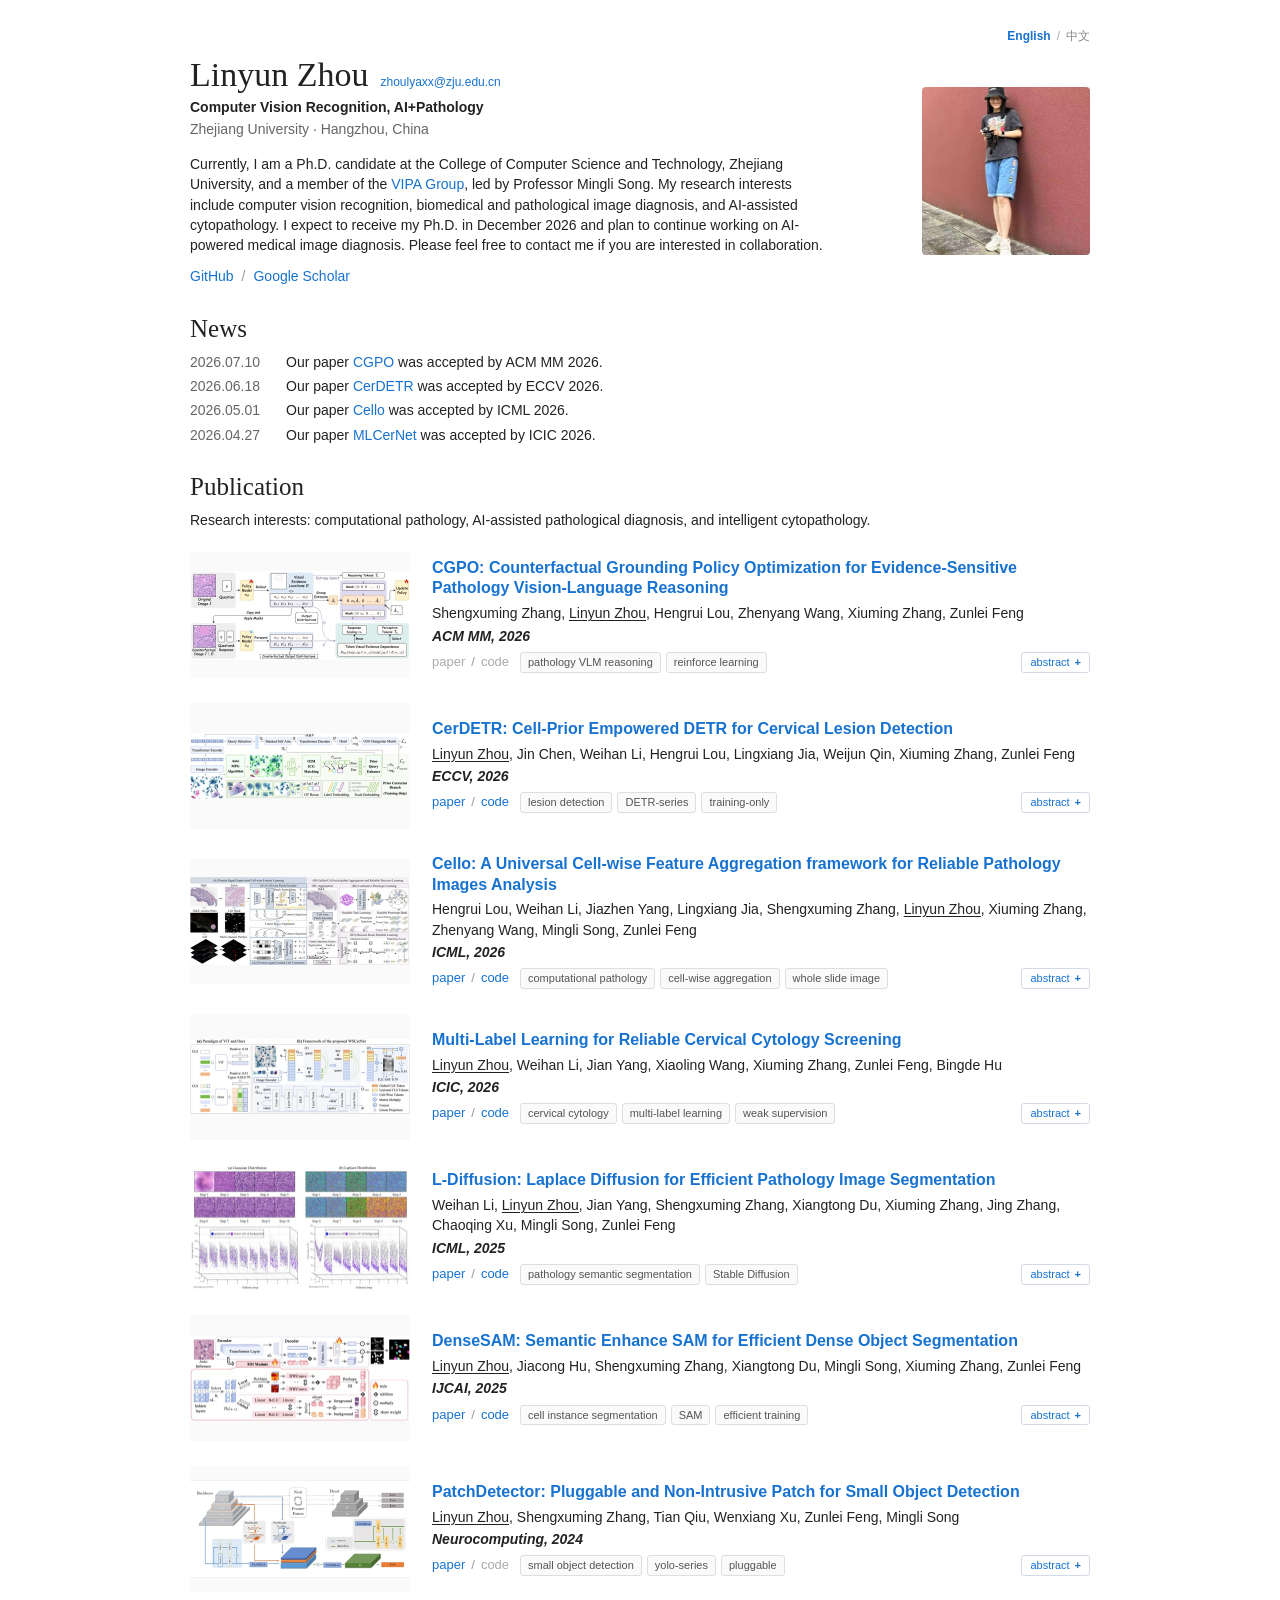
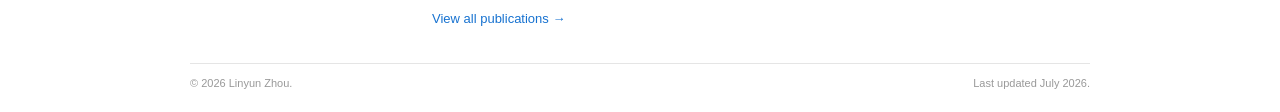
==== index.html @ 795b6afa "Deploy a299309e855a1e7d2ddfed56cd102ef45413c9de" ====
<!DOCTYPE html><html lang="en"><head><meta charSet="utf-8"/><meta name="viewport" content="width=device-width, initial-scale=1"/><link rel="preload" as="image" href="/avatar-thumbnail.jpg"/><link rel="preload" as="image" href="/projects/thumbnails/cgpo.jpg"/><link rel="stylesheet" href="/_next/static/chunks/07cex6bpmpkcy.css" data-precedence="next"/><link rel="preload" as="script" fetchPriority="low" href="/_next/static/chunks/0ht900cau6_ur.js"/><script src="/_next/static/chunks/0r8nt2o8muejo.js" async=""></script><script src="/_next/static/chunks/07lhk_q6pmm3r.js" async=""></script><script src="/_next/static/chunks/turbopack-05c8c~j12fn14.js" async=""></script><script src="/_next/static/chunks/0dbhjjzl8qfwv.js" async=""></script><script src="/_next/static/chunks/0.r.h8y3ed0~c.js" async=""></script><title>Linyun Zhou Homepage</title><meta name="description" content="Research portfolio of Linyun Zhou, focusing on object detection, image segmentation, and medical imaging."/><link rel="author" href="https://github.com/imAzhou"/><meta name="author" content="Linyun Zhou"/><meta property="og:title" content="Linyun Zhou Homepage"/><meta property="og:description" content="Selected research in object detection, segmentation, and medical imaging."/><meta property="og:type" content="website"/><meta name="twitter:card" content="summary"/><meta name="twitter:title" content="Linyun Zhou Homepage"/><meta name="twitter:description" content="Selected research in object detection, segmentation, and medical imaging."/><link rel="icon" href="/icon.svg?icon.00i9zz4xi~-e_.svg" sizes="any" type="image/svg+xml"/><script src="/_next/static/chunks/03~yq9q893hmn.js" noModule=""></script></head><body><div hidden=""><!--$--><!--/$--></div><main class="page-shell"><div class="language-switch" role="group" aria-label="Language"><button class="active" aria-pressed="true">English</button><span>/</span><button class="" aria-pressed="false">中文</button></div><header class="profile"><div class="profile-copy"><div class="name-line"><h1>Linyun Zhou</h1><a class="name-email" href="mailto:zhoulyaxx@zju.edu.cn">zhoulyaxx@zju.edu.cn</a></div><p class="role">Computer Vision Recognition, AI+Pathology</p><p class="affiliation">Zhejiang University · Hangzhou, China</p><p class="bio">Currently, I am a Ph.D. candidate at the College of Computer Science and Technology, Zhejiang University, and a member of the <a href="https://www.vipazoo.cn/" target="_blank" rel="noreferrer">VIPA Group</a>, led by Professor Mingli Song. My research interests include computer vision recognition, biomedical and pathological image diagnosis, and AI-assisted cytopathology. I expect to receive my Ph.D. in December 2026 and plan to continue working on AI-powered medical image diagnosis. Please feel free to contact me if you are interested in collaboration.</p><p class="profile-links"><a href="https://github.com/imAzhou" target="_blank" rel="noreferrer">GitHub</a><span>/</span><a href="https://scholar.google.com.sg/citations?hl=zh-CN&amp;user=ndx7BsIAAAAJ" target="_blank" rel="noreferrer">Google Scholar</a></p></div><button class="portrait" type="button" aria-label="View portrait"><img src="/avatar-thumbnail.jpg" alt="Portrait of Linyun Zhou" width="291" height="320"/></button></header><section class="news-section"><h2>News</h2><ul class="news-list"><li><time dateTime="2026-07-10">2026.07.10</time><span>Our paper <a href="#publication-0">CGPO</a> was accepted by ACM MM 2026.</span></li><li><time dateTime="2026-06-18">2026.06.18</time><span>Our paper <a href="https://link.springer.com/chapter/10.1007/978-3-032-37592-6_2" target="_blank" rel="noreferrer">CerDETR</a> was accepted by ECCV 2026.</span></li><li><time dateTime="2026-05-01">2026.05.01</time><span>Our paper <a href="https://icml.cc/virtual/2026/poster/66532" target="_blank" rel="noreferrer">Cello</a> was accepted by ICML 2026.</span></li><li><time dateTime="2026-04-27">2026.04.27</time><span>Our paper <a href="https://link.springer.com/chapter/10.1007/978-981-92-3495-0_5" target="_blank" rel="noreferrer">MLCerNet</a> was accepted by ICIC 2026.</span></li></ul></section><section class="research-section"><h2>Publication</h2><p class="research-intro">Research interests: computational pathology, AI-assisted pathological diagnosis, and intelligent cytopathology.</p><div class="publication-list"><article class="publication" id="publication-0"><a class="publication-image" href="/projects/CGPO.png" target="_blank" aria-label="CGPO: Counterfactual Grounding Policy Optimization for Evidence-Sensitive Pathology Vision-Language Reasoning full figure"><img src="/projects/thumbnails/cgpo.jpg" alt="CGPO: Counterfactual Grounding Policy Optimization for Evidence-Sensitive Pathology Vision-Language Reasoning framework" loading="eager" decoding="async"/></a><div class="publication-copy"><h3>CGPO: Counterfactual Grounding Policy Optimization for Evidence-Sensitive Pathology Vision-Language Reasoning</h3><p class="authors">Shengxuming Zhang, <span class="self-author">Linyun Zhou</span>, Hengrui Lou, Zhenyang Wang, Xiuming Zhang, Zunlei Feng</p><p class="venue">ACM MM, 2026</p><div class="publication-meta-row"><p class="publication-links"><span class="disabled-link" aria-disabled="true">paper</span><span>/</span><span class="disabled-link" aria-disabled="true">code</span></p><ul class="tag-list" aria-label="Research tags"><li>pathology VLM reasoning</li><li>reinforce learning</li></ul><button class="abstract-toggle" type="button" aria-expanded="false" aria-controls="abstract-0">abstract<!-- --> <span aria-hidden="true">+</span></button></div></div></article><article class="publication" id="publication-1"><a class="publication-image" href="/projects/cerdetr.png" target="_blank" aria-label="CerDETR: Cell-Prior Empowered DETR for Cervical Lesion Detection full figure"><img src="/projects/thumbnails/cerdetr.jpg" alt="CerDETR: Cell-Prior Empowered DETR for Cervical Lesion Detection framework" loading="lazy" decoding="async"/></a><div class="publication-copy"><h3><a href="https://link.springer.com/chapter/10.1007/978-3-032-37592-6_2" target="_blank" rel="noreferrer">CerDETR: Cell-Prior Empowered DETR for Cervical Lesion Detection</a></h3><p class="authors"><span class="self-author">Linyun Zhou</span>, Jin Chen, Weihan Li, Hengrui Lou, Lingxiang Jia, Weijun Qin, Xiuming Zhang, Zunlei Feng</p><p class="venue">ECCV, 2026</p><div class="publication-meta-row"><p class="publication-links"><a href="https://link.springer.com/chapter/10.1007/978-3-032-37592-6_2" target="_blank" rel="noreferrer">paper</a><span>/</span><a href="https://github.com/imAzhou/CerDETR" target="_blank" rel="noreferrer">code</a></p><ul class="tag-list" aria-label="Research tags"><li>lesion detection</li><li>DETR-series</li><li>training-only</li></ul><button class="abstract-toggle" type="button" aria-expanded="false" aria-controls="abstract-1">abstract<!-- --> <span aria-hidden="true">+</span></button></div></div></article><article class="publication" id="publication-3"><a class="publication-image" href="/projects/Cello.png" target="_blank" aria-label="Cello: A Universal Cell-wise Feature Aggregation framework for Reliable Pathology Images Analysis full figure"><img src="/projects/thumbnails/cello.jpg" alt="Cello: A Universal Cell-wise Feature Aggregation framework for Reliable Pathology Images Analysis framework" loading="lazy" decoding="async"/></a><div class="publication-copy"><h3><a href="https://icml.cc/virtual/2026/poster/66532" target="_blank" rel="noreferrer">Cello: A Universal Cell-wise Feature Aggregation framework for Reliable Pathology Images Analysis</a></h3><p class="authors">Hengrui Lou, Weihan Li, Jiazhen Yang, Lingxiang Jia, Shengxuming Zhang, <span class="self-author">Linyun Zhou</span>, Xiuming Zhang, Zhenyang Wang, Mingli Song, Zunlei Feng</p><p class="venue">ICML, 2026</p><div class="publication-meta-row"><p class="publication-links"><a href="https://icml.cc/virtual/2026/poster/66532" target="_blank" rel="noreferrer">paper</a><span>/</span><a href="https://anonymous.4open.science/r/Cello" target="_blank" rel="noreferrer">code</a></p><ul class="tag-list" aria-label="Research tags"><li>computational pathology</li><li>cell-wise aggregation</li><li>whole slide image</li></ul><button class="abstract-toggle" type="button" aria-expanded="false" aria-controls="abstract-3">abstract<!-- --> <span aria-hidden="true">+</span></button></div></div></article><article class="publication" id="publication-2"><a class="publication-image" href="/projects/MLCerNet.jpg" target="_blank" aria-label="Multi-Label Learning for Reliable Cervical Cytology Screening full figure"><img src="/projects/thumbnails/mlcernet.jpg" alt="Multi-Label Learning for Reliable Cervical Cytology Screening framework" loading="lazy" decoding="async"/></a><div class="publication-copy"><h3><a href="https://link.springer.com/chapter/10.1007/978-981-92-3495-0_5" target="_blank" rel="noreferrer">Multi-Label Learning for Reliable Cervical Cytology Screening</a></h3><p class="authors"><span class="self-author">Linyun Zhou</span>, Weihan Li, Jian Yang, Xiaoling Wang, Xiuming Zhang, Zunlei Feng, Bingde Hu</p><p class="venue">ICIC, 2026</p><div class="publication-meta-row"><p class="publication-links"><a href="https://link.springer.com/chapter/10.1007/978-981-92-3495-0_5" target="_blank" rel="noreferrer">paper</a><span>/</span><a href="https://github.com/imAzhou/MLCerNet" target="_blank" rel="noreferrer">code</a></p><ul class="tag-list" aria-label="Research tags"><li>cervical cytology</li><li>multi-label learning</li><li>weak supervision</li></ul><button class="abstract-toggle" type="button" aria-expanded="false" aria-controls="abstract-2">abstract<!-- --> <span aria-hidden="true">+</span></button></div></div></article><article class="publication" id="publication-4"><a class="publication-image" href="/projects/L-Diffusion.png" target="_blank" aria-label="L-Diffusion: Laplace Diffusion for Efficient Pathology Image Segmentation full figure"><img src="/projects/thumbnails/l-diffusion.jpg" alt="L-Diffusion: Laplace Diffusion for Efficient Pathology Image Segmentation framework" loading="lazy" decoding="async"/></a><div class="publication-copy"><h3><a href="https://proceedings.mlr.press/v267/li25ea.html" target="_blank" rel="noreferrer">L-Diffusion: Laplace Diffusion for Efficient Pathology Image Segmentation</a></h3><p class="authors">Weihan Li, <span class="self-author">Linyun Zhou</span>, Jian Yang, Shengxuming Zhang, Xiangtong Du, Xiuming Zhang, Jing Zhang, Chaoqing Xu, Mingli Song, Zunlei Feng</p><p class="venue">ICML, 2025</p><div class="publication-meta-row"><p class="publication-links"><a href="https://proceedings.mlr.press/v267/li25ea.html" target="_blank" rel="noreferrer">paper</a><span>/</span><a href="https://github.com/Lweihan/LDiffusion" target="_blank" rel="noreferrer">code</a></p><ul class="tag-list" aria-label="Research tags"><li>pathology semantic segmentation</li><li>Stable Diffusion</li></ul><button class="abstract-toggle" type="button" aria-expanded="false" aria-controls="abstract-4">abstract<!-- --> <span aria-hidden="true">+</span></button></div></div></article><article class="publication" id="publication-5"><a class="publication-image" href="/projects/densesam.png" target="_blank" aria-label="DenseSAM: Semantic Enhance SAM for Efficient Dense Object Segmentation full figure"><img src="/projects/thumbnails/densesam.jpg" alt="DenseSAM: Semantic Enhance SAM for Efficient Dense Object Segmentation framework" loading="lazy" decoding="async"/></a><div class="publication-copy"><h3><a href="https://www.ijcai.org/proceedings/2025/0889.pdf" target="_blank" rel="noreferrer">DenseSAM: Semantic Enhance SAM for Efficient Dense Object Segmentation</a></h3><p class="authors"><span class="self-author">Linyun Zhou</span>, Jiacong Hu, Shengxuming Zhang, Xiangtong Du, Mingli Song, Xiuming Zhang, Zunlei Feng</p><p class="venue">IJCAI, 2025</p><div class="publication-meta-row"><p class="publication-links"><a href="https://www.ijcai.org/proceedings/2025/0889.pdf" target="_blank" rel="noreferrer">paper</a><span>/</span><a href="https://github.com/imAzhou/DenseSAM" target="_blank" rel="noreferrer">code</a></p><ul class="tag-list" aria-label="Research tags"><li>cell instance segmentation</li><li>SAM</li><li>efficient training</li></ul><button class="abstract-toggle" type="button" aria-expanded="false" aria-controls="abstract-5">abstract<!-- --> <span aria-hidden="true">+</span></button></div></div></article><article class="publication" id="publication-6"><a class="publication-image" href="/projects/patchdetector.png" target="_blank" aria-label="PatchDetector: Pluggable and Non-Intrusive Patch for Small Object Detection full figure"><img src="/projects/thumbnails/patchdetector.jpg" alt="PatchDetector: Pluggable and Non-Intrusive Patch for Small Object Detection framework" loading="lazy" decoding="async"/></a><div class="publication-copy"><h3><a href="https://www.sciencedirect.com/science/article/pii/S0925231224004867" target="_blank" rel="noreferrer">PatchDetector: Pluggable and Non-Intrusive Patch for Small Object Detection</a></h3><p class="authors"><span class="self-author">Linyun Zhou</span>, Shengxuming Zhang, Tian Qiu, Wenxiang Xu, Zunlei Feng, Mingli Song</p><p class="venue">Neurocomputing, 2024</p><div class="publication-meta-row"><p class="publication-links"><a href="https://www.sciencedirect.com/science/article/pii/S0925231224004867" target="_blank" rel="noreferrer">paper</a><span>/</span><span class="disabled-link" aria-disabled="true">code</span></p><ul class="tag-list" aria-label="Research tags"><li>small object detection</li><li>yolo-series</li><li>pluggable</li></ul><button class="abstract-toggle" type="button" aria-expanded="false" aria-controls="abstract-6">abstract<!-- --> <span aria-hidden="true">+</span></button></div></div></article></div><p class="all-publications"><a href="https://scholar.google.com.sg/citations?hl=zh-CN&amp;user=ndx7BsIAAAAJ" target="_blank" rel="noreferrer">View all publications<!-- --> <span aria-hidden="true">→</span></a></p></section><footer><span>© <!-- -->2026<!-- --> Linyun Zhou.</span><span>Last updated July 2026.</span></footer></main><!--$--><!--/$--><script src="/_next/static/chunks/0ht900cau6_ur.js" id="_R_" async=""></script><script>(self.__next_f=self.__next_f||[]).push([0])</script><script>self.__next_f.push([1,"1:\"$Sreact.fragment\"\n2:I[39756,[\"/_next/static/chunks/0dbhjjzl8qfwv.js\"],\"default\"]\n3:I[37457,[\"/_next/static/chunks/0dbhjjzl8qfwv.js\"],\"default\"]\n4:I[47257,[\"/_next/static/chunks/0dbhjjzl8qfwv.js\"],\"ClientPageRoot\"]\n5:I[31713,[\"/_next/static/chunks/0dbhjjzl8qfwv.js\",\"/_next/static/chunks/0.r.h8y3ed0~c.js\"],\"default\"]\n8:I[97367,[\"/_next/static/chunks/0dbhjjzl8qfwv.js\"],\"OutletBoundary\"]\n9:\"$Sreact.suspense\"\nb:I[97367,[\"/_next/static/chunks/0dbhjjzl8qfwv.js\"],\"ViewportBoundary\"]\nd:I[97367,[\"/_next/static/chunks/0dbhjjzl8qfwv.js\"],\"MetadataBoundary\"]\nf:I[68027,[\"/_next/static/chunks/0dbhjjzl8qfwv.js\"],\"default\",1]\n:HL[\"/_next/static/chunks/07cex6bpmpkcy.css\",\"style\"]\n"])</script><script>self.__next_f.push([1,"0:{\"P\":null,\"c\":[\"\",\"\"],\"q\":\"\",\"i\":false,\"f\":[[[\"\",{\"children\":[\"__PAGE__\",{}]},\"$undefined\",\"$undefined\",16],[[\"$\",\"$1\",\"c\",{\"children\":[[[\"$\",\"link\",\"0\",{\"rel\":\"stylesheet\",\"href\":\"/_next/static/chunks/07cex6bpmpkcy.css\",\"precedence\":\"next\",\"crossOrigin\":\"$undefined\",\"nonce\":\"$undefined\"}],[\"$\",\"script\",\"script-0\",{\"src\":\"/_next/static/chunks/0dbhjjzl8qfwv.js\",\"async\":true,\"nonce\":\"$undefined\"}]],[\"$\",\"html\",null,{\"lang\":\"en\",\"children\":[\"$\",\"body\",null,{\"children\":[\"$\",\"$L2\",null,{\"parallelRouterKey\":\"children\",\"error\":\"$undefined\",\"errorStyles\":\"$undefined\",\"errorScripts\":\"$undefined\",\"template\":[\"$\",\"$L3\",null,{}],\"templateStyles\":\"$undefined\",\"templateScripts\":\"$undefined\",\"notFound\":[[[\"$\",\"title\",null,{\"children\":\"404: This page could not be found.\"}],[\"$\",\"div\",null,{\"style\":{\"fontFamily\":\"system-ui,\\\"Segoe UI\\\",Roboto,Helvetica,Arial,sans-serif,\\\"Apple Color Emoji\\\",\\\"Segoe UI Emoji\\\"\",\"height\":\"100vh\",\"textAlign\":\"center\",\"display\":\"flex\",\"flexDirection\":\"column\",\"alignItems\":\"center\",\"justifyContent\":\"center\"},\"children\":[\"$\",\"div\",null,{\"children\":[[\"$\",\"style\",null,{\"dangerouslySetInnerHTML\":{\"__html\":\"body{color:#000;background:#fff;margin:0}.next-error-h1{border-right:1px solid rgba(0,0,0,.3)}@media (prefers-color-scheme:dark){body{color:#fff;background:#000}.next-error-h1{border-right:1px solid rgba(255,255,255,.3)}}\"}}],[\"$\",\"h1\",null,{\"className\":\"next-error-h1\",\"style\":{\"display\":\"inline-block\",\"margin\":\"0 20px 0 0\",\"padding\":\"0 23px 0 0\",\"fontSize\":24,\"fontWeight\":500,\"verticalAlign\":\"top\",\"lineHeight\":\"49px\"},\"children\":404}],[\"$\",\"div\",null,{\"style\":{\"display\":\"inline-block\"},\"children\":[\"$\",\"h2\",null,{\"style\":{\"fontSize\":14,\"fontWeight\":400,\"lineHeight\":\"49px\",\"margin\":0},\"children\":\"This page could not be found.\"}]}]]}]}]],[]],\"forbidden\":\"$undefined\",\"unauthorized\":\"$undefined\"}]}]}]]}],{\"children\":[[\"$\",\"$1\",\"c\",{\"children\":[[\"$\",\"$L4\",null,{\"Component\":\"$5\",\"serverProvidedParams\":{\"searchParams\":{},\"params\":{},\"promises\":[\"$@6\",\"$@7\"]}}],[[\"$\",\"script\",\"script-0\",{\"src\":\"/_next/static/chunks/0.r.h8y3ed0~c.js\",\"async\":true,\"nonce\":\"$undefined\"}]],[\"$\",\"$L8\",null,{\"children\":[\"$\",\"$9\",null,{\"name\":\"Next.MetadataOutlet\",\"children\":\"$@a\"}]}]]}],{},null,false,null]},null,false,null],[\"$\",\"$1\",\"h\",{\"children\":[null,[\"$\",\"$Lb\",null,{\"children\":\"$Lc\"}],[\"$\",\"div\",null,{\"hidden\":true,\"children\":[\"$\",\"$Ld\",null,{\"children\":[\"$\",\"$9\",null,{\"name\":\"Next.Metadata\",\"children\":\"$Le\"}]}]}],null]}],false]],\"m\":\"$undefined\",\"G\":[\"$f\",[[\"$\",\"link\",\"0\",{\"rel\":\"stylesheet\",\"href\":\"/_next/static/chunks/07cex6bpmpkcy.css\",\"precedence\":\"next\",\"crossOrigin\":\"$undefined\",\"nonce\":\"$undefined\"}]]],\"S\":true,\"h\":null,\"s\":\"$undefined\",\"l\":\"$undefined\",\"p\":\"$undefined\",\"d\":\"$undefined\",\"b\":\"fYhpgt8TBZdPx3NNNwKwe\"}\n"])</script><script>self.__next_f.push([1,"6:{}\n7:\"$0:f:0:1:1:children:0:props:children:0:props:serverProvidedParams:params\"\n"])</script><script>self.__next_f.push([1,"c:[[\"$\",\"meta\",\"0\",{\"charSet\":\"utf-8\"}],[\"$\",\"meta\",\"1\",{\"name\":\"viewport\",\"content\":\"width=device-width, initial-scale=1\"}]]\n"])</script><script>self.__next_f.push([1,"10:I[27201,[\"/_next/static/chunks/0dbhjjzl8qfwv.js\"],\"IconMark\"]\na:null\ne:[[\"$\",\"title\",\"0\",{\"children\":\"Linyun Zhou Homepage\"}],[\"$\",\"meta\",\"1\",{\"name\":\"description\",\"content\":\"Research portfolio of Linyun Zhou, focusing on object detection, image segmentation, and medical imaging.\"}],[\"$\",\"link\",\"2\",{\"rel\":\"author\",\"href\":\"https://github.com/imAzhou\"}],[\"$\",\"meta\",\"3\",{\"name\":\"author\",\"content\":\"Linyun Zhou\"}],[\"$\",\"meta\",\"4\",{\"property\":\"og:title\",\"content\":\"Linyun Zhou Homepage\"}],[\"$\",\"meta\",\"5\",{\"property\":\"og:description\",\"content\":\"Selected research in object detection, segmentation, and medical imaging.\"}],[\"$\",\"meta\",\"6\",{\"property\":\"og:type\",\"content\":\"website\"}],[\"$\",\"meta\",\"7\",{\"name\":\"twitter:card\",\"content\":\"summary\"}],[\"$\",\"meta\",\"8\",{\"name\":\"twitter:title\",\"content\":\"Linyun Zhou Homepage\"}],[\"$\",\"meta\",\"9\",{\"name\":\"twitter:description\",\"content\":\"Selected research in object detection, segmentation, and medical imaging.\"}],[\"$\",\"link\",\"10\",{\"rel\":\"icon\",\"href\":\"/icon.svg?icon.00i9zz4xi~-e_.svg\",\"sizes\":\"any\",\"type\":\"image/svg+xml\"}],[\"$\",\"$L10\",\"11\",{}]]\n"])</script></body></html>
---- _next/static/chunks/07cex6bpmpkcy.css ----
@layer theme{:root,:host{--font-sans:ui-sans-serif, system-ui, sans-serif, "Apple Color Emoji", "Segoe UI Emoji", "Segoe UI Symbol", "Noto Color Emoji";--font-mono:ui-monospace, SFMono-Regular, Menlo, Monaco, Consolas, "Liberation Mono", "Courier New", monospace;--spacing:.25rem;--default-font-family:var(--font-sans);--default-mono-font-family:var(--font-mono)}}@layer base{*,:after,:before,::backdrop{box-sizing:border-box;border:0 solid;margin:0;padding:0}::file-selector-button{box-sizing:border-box;border:0 solid;margin:0;padding:0}html,:host{-webkit-text-size-adjust:100%;tab-size:4;line-height:1.5;font-family:var(--default-font-family,ui-sans-serif, system-ui, sans-serif, "Apple Color Emoji", "Segoe UI Emoji", "Segoe UI Symbol", "Noto Color Emoji");font-feature-settings:var(--default-font-feature-settings,normal);font-variation-settings:var(--default-font-variation-settings,normal);-webkit-tap-highlight-color:transparent}hr{height:0;color:inherit;border-top-width:1px}abbr:where([title]){-webkit-text-decoration:underline dotted;text-decoration:underline dotted}h1,h2,h3,h4,h5,h6{font-size:inherit;font-weight:inherit}a{color:inherit;-webkit-text-decoration:inherit;-webkit-text-decoration:inherit;-webkit-text-decoration:inherit;-webkit-text-decoration:inherit;text-decoration:inherit}b,strong{font-weight:bolder}code,kbd,samp,pre{font-family:var(--default-mono-font-family,ui-monospace, SFMono-Regular, Menlo, Monaco, Consolas, "Liberation Mono", "Courier New", monospace);font-feature-settings:var(--default-mono-font-feature-settings,normal);font-variation-settings:var(--default-mono-font-variation-settings,normal);font-size:1em}small{font-size:80%}sub,sup{vertical-align:baseline;font-size:75%;line-height:0;position:relative}sub{bottom:-.25em}sup{top:-.5em}table{text-indent:0;border-color:inherit;border-collapse:collapse}:-moz-focusring{outline:auto}progress{vertical-align:baseline}summary{display:list-item}ol,ul,menu{list-style:none}img,svg,video,canvas,audio,iframe,embed,object{vertical-align:middle;display:block}img,video{max-width:100%;height:auto}button,input,select,optgroup,textarea{font:inherit;font-feature-settings:inherit;font-variation-settings:inherit;letter-spacing:inherit;color:inherit;opacity:1;background-color:#0000;border-radius:0}::file-selector-button{font:inherit;font-feature-settings:inherit;font-variation-settings:inherit;letter-spacing:inherit;color:inherit;opacity:1;background-color:#0000;border-radius:0}:where(select:is([multiple],[size])) optgroup{font-weight:bolder}:where(select:is([multiple],[size])) optgroup option{padding-inline-start:20px}::file-selector-button{margin-inline-end:4px}::placeholder{opacity:1}@supports (not ((-webkit-appearance:-apple-pay-button))) or (contain-intrinsic-size:1px){::placeholder{color:currentColor}@supports (color:color-mix(in lab, red, red)){::placeholder{color:color-mix(in oklab, currentcolor 50%, transparent)}}}textarea{resize:vertical}::-webkit-search-decoration{-webkit-appearance:none}::-webkit-date-and-time-value{min-height:1lh;text-align:inherit}::-webkit-datetime-edit{display:inline-flex}::-webkit-datetime-edit-fields-wrapper{padding:0}::-webkit-datetime-edit{padding-block:0}::-webkit-datetime-edit-year-field{padding-block:0}::-webkit-datetime-edit-month-field{padding-block:0}::-webkit-datetime-edit-day-field{padding-block:0}::-webkit-datetime-edit-hour-field{padding-block:0}::-webkit-datetime-edit-minute-field{padding-block:0}::-webkit-datetime-edit-second-field{padding-block:0}::-webkit-datetime-edit-millisecond-field{padding-block:0}::-webkit-datetime-edit-meridiem-field{padding-block:0}::-webkit-calendar-picker-indicator{line-height:1}:-moz-ui-invalid{box-shadow:none}button,input:where([type=button],[type=reset],[type=submit]){appearance:button}::file-selector-button{appearance:button}::-webkit-inner-spin-button{height:auto}::-webkit-outer-spin-button{height:auto}[hidden]:where(:not([hidden=until-found])){display:none!important}}@layer components;@layer utilities{.relative{position:relative}.static{position:static}.start{inset-inline-start:var(--spacing)}.contents{display:contents}.hidden{display:none}.table{display:table}}:root{--text:#222;--muted:#666;--link:#1772d0;--line:#e5e5e5}*{box-sizing:border-box}html{scroll-behavior:smooth}body{color:var(--text);-webkit-font-smoothing:antialiased;background:#fff;margin:0;font-family:Arial,Helvetica,PingFang SC,Microsoft YaHei,sans-serif;font-size:14px;line-height:1.45}a{color:var(--link);text-decoration:none}a:hover{text-decoration:underline}button{font:inherit}.page-shell{width:min(900px,100% - 40px);margin:0 auto;padding:26px 0 20px}.language-switch{color:#aaa;justify-content:flex-end;align-items:center;gap:6px;margin-bottom:8px;font-size:12px;display:flex}.language-switch button{color:#888;cursor:pointer;background:0 0;border:0;padding:2px 0}.language-switch button.active{color:var(--link);font-weight:700}.profile{grid-template-columns:1fr 190px;align-items:center;gap:38px;margin-bottom:28px;display:grid}.profile h1{margin:0;font-family:Georgia,Times New Roman,serif;font-size:34px;font-weight:500;line-height:1.15}.name-line{flex-wrap:wrap;align-items:baseline;gap:4px 12px;margin-bottom:3px;display:flex}.name-email{font-size:12px;font-weight:400}.role{margin:0 0 1px;font-weight:700}.affiliation{color:var(--muted);margin:0 0 15px}.bio{max-width:650px;margin:0 0 10px}.profile-links{gap:8px;margin:0;display:flex}.profile-links span,.publication-links span{color:#999}.portrait{aspect-ratio:1;cursor:zoom-in;background:#f3f3f3;border:0;border-radius:4px;justify-self:end;width:168px;padding:0;overflow:hidden}.portrait img{object-fit:cover;object-position:center;width:100%;height:100%;display:block}.portrait-modal{z-index:1000;cursor:zoom-out;background:#000c;place-items:center;padding:24px;display:grid;position:fixed;inset:0}.portrait-modal-content{cursor:default;max-width:min(92vw,900px);max-height:calc(100vh - 48px);position:relative}.portrait-modal-content img{object-fit:contain;border-radius:4px;max-width:100%;max-height:calc(100vh - 48px);display:block}.portrait-modal-close{z-index:1;color:#fff;cursor:pointer;background:#0000009e;border:0;border-radius:50%;place-items:center;width:34px;height:34px;padding:0 0 2px;font-size:25px;line-height:1;display:grid;position:absolute;top:8px;right:8px}.portrait-modal-close:hover{background:#000000d1}.portrait-modal-close:focus-visible{outline-offset:2px;outline:2px solid #fff}.news-section h2,.research-section h2{margin:0 0 8px;font-family:Georgia,Times New Roman,serif;font-size:25px;font-weight:500;line-height:1.2}.news-section{margin-bottom:27px}.news-list{gap:4px;margin:0;padding:0;list-style:none;display:grid}.news-list li{grid-template-columns:86px 1fr;gap:10px;display:grid}.news-list time{color:var(--muted);font-variant-numeric:tabular-nums}.research-intro{max-width:820px;margin:0 0 22px}.publication-list{gap:25px;display:grid}.publication{grid-template-columns:220px 1fr;align-items:center;gap:22px;display:grid}.publication-image{aspect-ratio:1.75;background:#fafafa;width:100%;display:block;overflow:hidden}.publication-image img{object-fit:contain;width:100%;height:100%;display:block}.publication-copy h3{color:var(--link);margin:0 0 4px;font-size:16px;font-weight:700;line-height:1.3}.authors{margin:0 0 2px}.self-author{text-underline-offset:2px;text-decoration:underline}.venue{margin:0 0 3px;font-style:italic;font-weight:700}.publication-meta-row{grid-template-columns:78px minmax(0,1fr) max-content;align-items:center;gap:10px;margin-top:6px;display:grid}.publication-links{white-space:nowrap;gap:6px;width:78px;margin:0;font-size:13px;display:flex}.publication-links .disabled-link{color:#aaa;cursor:default}.tag-list{flex-wrap:wrap;justify-content:flex-start;gap:5px;margin:0;padding:0;list-style:none;display:flex}.tag-list li{color:#555;background:#fafafa;border:1px solid #dedede;border-radius:3px;padding:2px 7px;font-size:11px;line-height:1.35}.abstract-toggle{color:var(--link);cursor:pointer;-webkit-user-select:none;user-select:none;background:#fff;border:1px solid #d2dbe5;border-radius:3px;align-items:center;gap:5px;padding:2px 8px;font-size:11px;line-height:1.35;display:inline-flex}.abstract-toggle span{font-weight:700}.abstract-text{color:#444;background:#fafcfe;border-left:2px solid #d7e3ef;margin:8px 0 0;padding:9px 11px;font-size:12px;line-height:1.5}.all-publications{margin:18px 0 0 242px;font-size:13px}footer{border-top:1px solid var(--line);color:#999;justify-content:space-between;gap:20px;margin-top:34px;padding-top:12px;font-size:11px;display:flex}@media (max-width:700px){.page-shell{width:min(100% - 28px,900px);padding-top:16px}.profile{grid-template-columns:1fr 120px;gap:20px}.portrait{width:112px;font-size:35px}.profile h1{font-size:29px}.publication{grid-template-columns:165px 1fr;gap:15px}.all-publications{margin-left:180px}}@media (max-width:520px){body{font-size:13px}.language-switch{margin-bottom:12px}.profile{grid-template-columns:92px 1fr;align-items:start}.profile-copy{grid-column:2}.portrait{grid-area:1/1;justify-self:start;width:88px;font-size:28px}.profile h1{font-size:25px}.affiliation{margin-bottom:10px}.publication{grid-template-columns:1fr;gap:9px}.publication-image{aspect-ratio:2.2}.publication-meta-row{gap:5px}.publication-links{font-size:12px}.tag-list{gap:3px}.tag-list li{padding:1px 4px;font-size:10px}.abstract-toggle{padding:2px 6px}.publication-list{gap:29px}.all-publications{margin:16px 0 0}footer{flex-direction:column;gap:2px}}
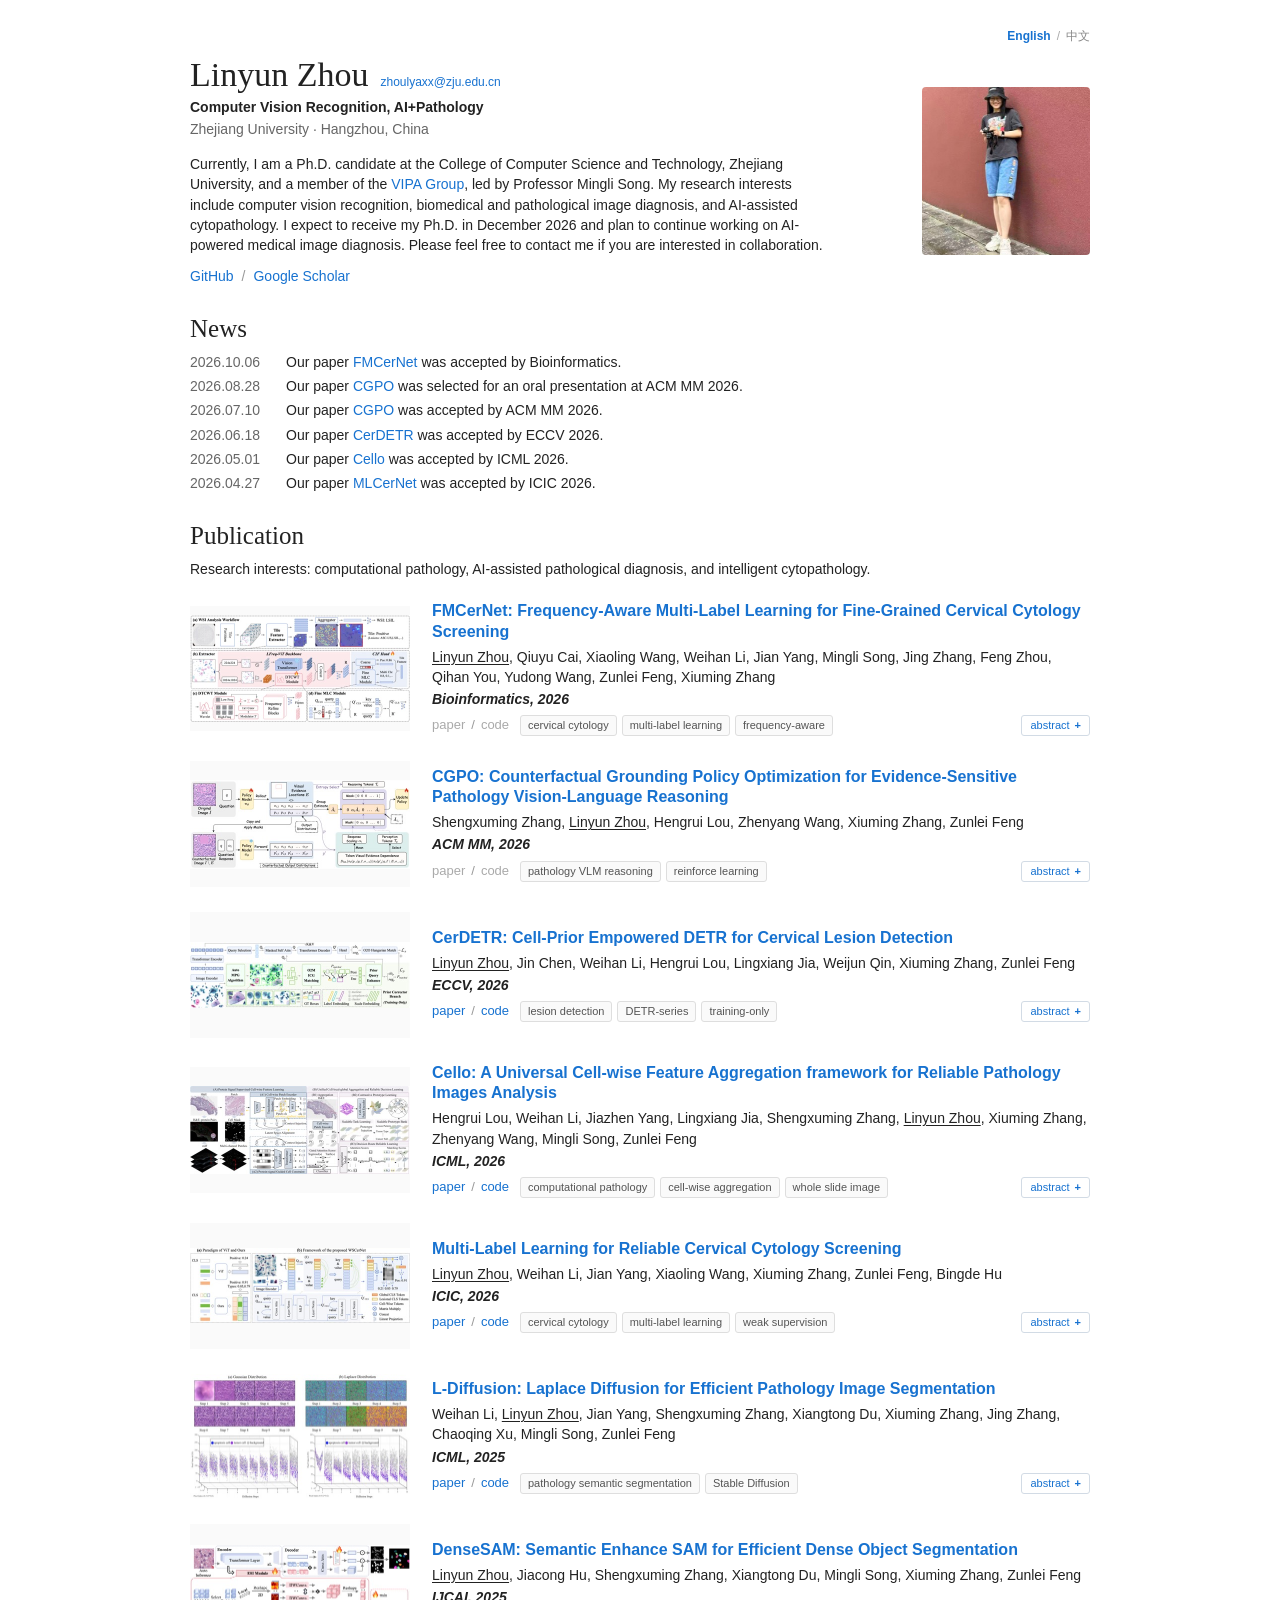
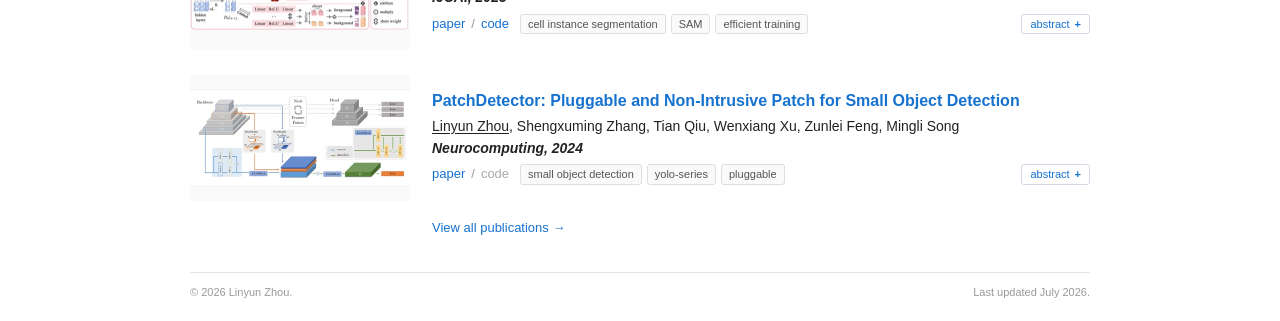
==== commit b351cac2: "Deploy f3cc3809cb8332181714a32456c01e9664e81035" ====
--- a/index.html
+++ b/index.html
@@ -1 +1 @@
-<!DOCTYPE html><html lang="en"><head><meta charSet="utf-8"/><meta name="viewport" content="width=device-width, initial-scale=1"/><link rel="preload" as="image" href="/avatar-thumbnail.jpg"/><link rel="preload" as="image" href="/projects/thumbnails/cgpo.jpg"/><link rel="stylesheet" href="/_next/static/chunks/07cex6bpmpkcy.css" data-precedence="next"/><link rel="preload" as="script" fetchPriority="low" href="/_next/static/chunks/0ht900cau6_ur.js"/><script src="/_next/static/chunks/0r8nt2o8muejo.js" async=""></script><script src="/_next/static/chunks/07lhk_q6pmm3r.js" async=""></script><script src="/_next/static/chunks/turbopack-05c8c~j12fn14.js" async=""></script><script src="/_next/static/chunks/0dbhjjzl8qfwv.js" async=""></script><script src="/_next/static/chunks/0.r.h8y3ed0~c.js" async=""></script><title>Linyun Zhou Homepage</title><meta name="description" content="Research portfolio of Linyun Zhou, focusing on object detection, image segmentation, and medical imaging."/><link rel="author" href="https://github.com/imAzhou"/><meta name="author" content="Linyun Zhou"/><meta property="og:title" content="Linyun Zhou Homepage"/><meta property="og:description" content="Selected research in object detection, segmentation, and medical imaging."/><meta property="og:type" content="website"/><meta name="twitter:card" content="summary"/><meta name="twitter:title" content="Linyun Zhou Homepage"/><meta name="twitter:description" content="Selected research in object detection, segmentation, and medical imaging."/><link rel="icon" href="/icon.svg?icon.00i9zz4xi~-e_.svg" sizes="any" type="image/svg+xml"/><script src="/_next/static/chunks/03~yq9q893hmn.js" noModule=""></script></head><body><div hidden=""><!--$--><!--/$--></div><main class="page-shell"><div class="language-switch" role="group" aria-label="Language"><button class="active" aria-pressed="true">English</button><span>/</span><button class="" aria-pressed="false">中文</button></div><header class="profile"><div class="profile-copy"><div class="name-line"><h1>Linyun Zhou</h1><a class="name-email" href="mailto:zhoulyaxx@zju.edu.cn">zhoulyaxx@zju.edu.cn</a></div><p class="role">Computer Vision Recognition, AI+Pathology</p><p class="affiliation">Zhejiang University · Hangzhou, China</p><p class="bio">Currently, I am a Ph.D. candidate at the College of Computer Science and Technology, Zhejiang University, and a member of the <a href="https://www.vipazoo.cn/" target="_blank" rel="noreferrer">VIPA Group</a>, led by Professor Mingli Song. My research interests include computer vision recognition, biomedical and pathological image diagnosis, and AI-assisted cytopathology. I expect to receive my Ph.D. in December 2026 and plan to continue working on AI-powered medical image diagnosis. Please feel free to contact me if you are interested in collaboration.</p><p class="profile-links"><a href="https://github.com/imAzhou" target="_blank" rel="noreferrer">GitHub</a><span>/</span><a href="https://scholar.google.com.sg/citations?hl=zh-CN&amp;user=ndx7BsIAAAAJ" target="_blank" rel="noreferrer">Google Scholar</a></p></div><button class="portrait" type="button" aria-label="View portrait"><img src="/avatar-thumbnail.jpg" alt="Portrait of Linyun Zhou" width="291" height="320"/></button></header><section class="news-section"><h2>News</h2><ul class="news-list"><li><time dateTime="2026-07-10">2026.07.10</time><span>Our paper <a href="#publication-0">CGPO</a> was accepted by ACM MM 2026.</span></li><li><time dateTime="2026-06-18">2026.06.18</time><span>Our paper <a href="https://link.springer.com/chapter/10.1007/978-3-032-37592-6_2" target="_blank" rel="noreferrer">CerDETR</a> was accepted by ECCV 2026.</span></li><li><time dateTime="2026-05-01">2026.05.01</time><span>Our paper <a href="https://icml.cc/virtual/2026/poster/66532" target="_blank" rel="noreferrer">Cello</a> was accepted by ICML 2026.</span></li><li><time dateTime="2026-04-27">2026.04.27</time><span>Our paper <a href="https://link.springer.com/chapter/10.1007/978-981-92-3495-0_5" target="_blank" rel="noreferrer">MLCerNet</a> was accepted by ICIC 2026.</span></li></ul></section><section class="research-section"><h2>Publication</h2><p class="research-intro">Research interests: computational pathology, AI-assisted pathological diagnosis, and intelligent cytopathology.</p><div class="publication-list"><article class="publication" id="publication-0"><a class="publication-image" href="/projects/CGPO.png" target="_blank" aria-label="CGPO: Counterfactual Grounding Policy Optimization for Evidence-Sensitive Pathology Vision-Language Reasoning full figure"><img src="/projects/thumbnails/cgpo.jpg" alt="CGPO: Counterfactual Grounding Policy Optimization for Evidence-Sensitive Pathology Vision-Language Reasoning framework" loading="eager" decoding="async"/></a><div class="publication-copy"><h3>CGPO: Counterfactual Grounding Policy Optimization for Evidence-Sensitive Pathology Vision-Language Reasoning</h3><p class="authors">Shengxuming Zhang, <span class="self-author">Linyun Zhou</span>, Hengrui Lou, Zhenyang Wang, Xiuming Zhang, Zunlei Feng</p><p class="venue">ACM MM, 2026</p><div class="publication-meta-row"><p class="publication-links"><span class="disabled-link" aria-disabled="true">paper</span><span>/</span><span class="disabled-link" aria-disabled="true">code</span></p><ul class="tag-list" aria-label="Research tags"><li>pathology VLM reasoning</li><li>reinforce learning</li></ul><button class="abstract-toggle" type="button" aria-expanded="false" aria-controls="abstract-0">abstract<!-- --> <span aria-hidden="true">+</span></button></div></div></article><article class="publication" id="publication-1"><a class="publication-image" href="/projects/cerdetr.png" target="_blank" aria-label="CerDETR: Cell-Prior Empowered DETR for Cervical Lesion Detection full figure"><img src="/projects/thumbnails/cerdetr.jpg" alt="CerDETR: Cell-Prior Empowered DETR for Cervical Lesion Detection framework" loading="lazy" decoding="async"/></a><div class="publication-copy"><h3><a href="https://link.springer.com/chapter/10.1007/978-3-032-37592-6_2" target="_blank" rel="noreferrer">CerDETR: Cell-Prior Empowered DETR for Cervical Lesion Detection</a></h3><p class="authors"><span class="self-author">Linyun Zhou</span>, Jin Chen, Weihan Li, Hengrui Lou, Lingxiang Jia, Weijun Qin, Xiuming Zhang, Zunlei Feng</p><p class="venue">ECCV, 2026</p><div class="publication-meta-row"><p class="publication-links"><a href="https://link.springer.com/chapter/10.1007/978-3-032-37592-6_2" target="_blank" rel="noreferrer">paper</a><span>/</span><a href="https://github.com/imAzhou/CerDETR" target="_blank" rel="noreferrer">code</a></p><ul class="tag-list" aria-label="Research tags"><li>lesion detection</li><li>DETR-series</li><li>training-only</li></ul><button class="abstract-toggle" type="button" aria-expanded="false" aria-controls="abstract-1">abstract<!-- --> <span aria-hidden="true">+</span></button></div></div></article><article class="publication" id="publication-3"><a class="publication-image" href="/projects/Cello.png" target="_blank" aria-label="Cello: A Universal Cell-wise Feature Aggregation framework for Reliable Pathology Images Analysis full figure"><img src="/projects/thumbnails/cello.jpg" alt="Cello: A Universal Cell-wise Feature Aggregation framework for Reliable Pathology Images Analysis framework" loading="lazy" decoding="async"/></a><div class="publication-copy"><h3><a href="https://icml.cc/virtual/2026/poster/66532" target="_blank" rel="noreferrer">Cello: A Universal Cell-wise Feature Aggregation framework for Reliable Pathology Images Analysis</a></h3><p class="authors">Hengrui Lou, Weihan Li, Jiazhen Yang, Lingxiang Jia, Shengxuming Zhang, <span class="self-author">Linyun Zhou</span>, Xiuming Zhang, Zhenyang Wang, Mingli Song, Zunlei Feng</p><p class="venue">ICML, 2026</p><div class="publication-meta-row"><p class="publication-links"><a href="https://icml.cc/virtual/2026/poster/66532" target="_blank" rel="noreferrer">paper</a><span>/</span><a href="https://anonymous.4open.science/r/Cello" target="_blank" rel="noreferrer">code</a></p><ul class="tag-list" aria-label="Research tags"><li>computational pathology</li><li>cell-wise aggregation</li><li>whole slide image</li></ul><button class="abstract-toggle" type="button" aria-expanded="false" aria-controls="abstract-3">abstract<!-- --> <span aria-hidden="true">+</span></button></div></div></article><article class="publication" id="publication-2"><a class="publication-image" href="/projects/MLCerNet.jpg" target="_blank" aria-label="Multi-Label Learning for Reliable Cervical Cytology Screening full figure"><img src="/projects/thumbnails/mlcernet.jpg" alt="Multi-Label Learning for Reliable Cervical Cytology Screening framework" loading="lazy" decoding="async"/></a><div class="publication-copy"><h3><a href="https://link.springer.com/chapter/10.1007/978-981-92-3495-0_5" target="_blank" rel="noreferrer">Multi-Label Learning for Reliable Cervical Cytology Screening</a></h3><p class="authors"><span class="self-author">Linyun Zhou</span>, Weihan Li, Jian Yang, Xiaoling Wang, Xiuming Zhang, Zunlei Feng, Bingde Hu</p><p class="venue">ICIC, 2026</p><div class="publication-meta-row"><p class="publication-links"><a href="https://link.springer.com/chapter/10.1007/978-981-92-3495-0_5" target="_blank" rel="noreferrer">paper</a><span>/</span><a href="https://github.com/imAzhou/MLCerNet" target="_blank" rel="noreferrer">code</a></p><ul class="tag-list" aria-label="Research tags"><li>cervical cytology</li><li>multi-label learning</li><li>weak supervision</li></ul><button class="abstract-toggle" type="button" aria-expanded="false" aria-controls="abstract-2">abstract<!-- --> <span aria-hidden="true">+</span></button></div></div></article><article class="publication" id="publication-4"><a class="publication-image" href="/projects/L-Diffusion.png" target="_blank" aria-label="L-Diffusion: Laplace Diffusion for Efficient Pathology Image Segmentation full figure"><img src="/projects/thumbnails/l-diffusion.jpg" alt="L-Diffusion: Laplace Diffusion for Efficient Pathology Image Segmentation framework" loading="lazy" decoding="async"/></a><div class="publication-copy"><h3><a href="https://proceedings.mlr.press/v267/li25ea.html" target="_blank" rel="noreferrer">L-Diffusion: Laplace Diffusion for Efficient Pathology Image Segmentation</a></h3><p class="authors">Weihan Li, <span class="self-author">Linyun Zhou</span>, Jian Yang, Shengxuming Zhang, Xiangtong Du, Xiuming Zhang, Jing Zhang, Chaoqing Xu, Mingli Song, Zunlei Feng</p><p class="venue">ICML, 2025</p><div class="publication-meta-row"><p class="publication-links"><a href="https://proceedings.mlr.press/v267/li25ea.html" target="_blank" rel="noreferrer">paper</a><span>/</span><a href="https://github.com/Lweihan/LDiffusion" target="_blank" rel="noreferrer">code</a></p><ul class="tag-list" aria-label="Research tags"><li>pathology semantic segmentation</li><li>Stable Diffusion</li></ul><button class="abstract-toggle" type="button" aria-expanded="false" aria-controls="abstract-4">abstract<!-- --> <span aria-hidden="true">+</span></button></div></div></article><article class="publication" id="publication-5"><a class="publication-image" href="/projects/densesam.png" target="_blank" aria-label="DenseSAM: Semantic Enhance SAM for Efficient Dense Object Segmentation full figure"><img src="/projects/thumbnails/densesam.jpg" alt="DenseSAM: Semantic Enhance SAM for Efficient Dense Object Segmentation framework" loading="lazy" decoding="async"/></a><div class="publication-copy"><h3><a href="https://www.ijcai.org/proceedings/2025/0889.pdf" target="_blank" rel="noreferrer">DenseSAM: Semantic Enhance SAM for Efficient Dense Object Segmentation</a></h3><p class="authors"><span class="self-author">Linyun Zhou</span>, Jiacong Hu, Shengxuming Zhang, Xiangtong Du, Mingli Song, Xiuming Zhang, Zunlei Feng</p><p class="venue">IJCAI, 2025</p><div class="publication-meta-row"><p class="publication-links"><a href="https://www.ijcai.org/proceedings/2025/0889.pdf" target="_blank" rel="noreferrer">paper</a><span>/</span><a href="https://github.com/imAzhou/DenseSAM" target="_blank" rel="noreferrer">code</a></p><ul class="tag-list" aria-label="Research tags"><li>cell instance segmentation</li><li>SAM</li><li>efficient training</li></ul><button class="abstract-toggle" type="button" aria-expanded="false" aria-controls="abstract-5">abstract<!-- --> <span aria-hidden="true">+</span></button></div></div></article><article class="publication" id="publication-6"><a class="publication-image" href="/projects/patchdetector.png" target="_blank" aria-label="PatchDetector: Pluggable and Non-Intrusive Patch for Small Object Detection full figure"><img src="/projects/thumbnails/patchdetector.jpg" alt="PatchDetector: Pluggable and Non-Intrusive Patch for Small Object Detection framework" loading="lazy" decoding="async"/></a><div class="publication-copy"><h3><a href="https://www.sciencedirect.com/science/article/pii/S0925231224004867" target="_blank" rel="noreferrer">PatchDetector: Pluggable and Non-Intrusive Patch for Small Object Detection</a></h3><p class="authors"><span class="self-author">Linyun Zhou</span>, Shengxuming Zhang, Tian Qiu, Wenxiang Xu, Zunlei Feng, Mingli Song</p><p class="venue">Neurocomputing, 2024</p><div class="publication-meta-row"><p class="publication-links"><a href="https://www.sciencedirect.com/science/article/pii/S0925231224004867" target="_blank" rel="noreferrer">paper</a><span>/</span><span class="disabled-link" aria-disabled="true">code</span></p><ul class="tag-list" aria-label="Research tags"><li>small object detection</li><li>yolo-series</li><li>pluggable</li></ul><button class="abstract-toggle" type="button" aria-expanded="false" aria-controls="abstract-6">abstract<!-- --> <span aria-hidden="true">+</span></button></div></div></article></div><p class="all-publications"><a href="https://scholar.google.com.sg/citations?hl=zh-CN&amp;user=ndx7BsIAAAAJ" target="_blank" rel="noreferrer">View all publications<!-- --> <span aria-hidden="true">→</span></a></p></section><footer><span>© <!-- -->2026<!-- --> Linyun Zhou.</span><span>Last updated July 2026.</span></footer></main><!--$--><!--/$--><script src="/_next/static/chunks/0ht900cau6_ur.js" id="_R_" async=""></script><script>(self.__next_f=self.__next_f||[]).push([0])</script><script>self.__next_f.push([1,"1:\"$Sreact.fragment\"\n2:I[39756,[\"/_next/static/chunks/0dbhjjzl8qfwv.js\"],\"default\"]\n3:I[37457,[\"/_next/static/chunks/0dbhjjzl8qfwv.js\"],\"default\"]\n4:I[47257,[\"/_next/static/chunks/0dbhjjzl8qfwv.js\"],\"ClientPageRoot\"]\n5:I[31713,[\"/_next/static/chunks/0dbhjjzl8qfwv.js\",\"/_next/static/chunks/0.r.h8y3ed0~c.js\"],\"default\"]\n8:I[97367,[\"/_next/static/chunks/0dbhjjzl8qfwv.js\"],\"OutletBoundary\"]\n9:\"$Sreact.suspense\"\nb:I[97367,[\"/_next/static/chunks/0dbhjjzl8qfwv.js\"],\"ViewportBoundary\"]\nd:I[97367,[\"/_next/static/chunks/0dbhjjzl8qfwv.js\"],\"MetadataBoundary\"]\nf:I[68027,[\"/_next/static/chunks/0dbhjjzl8qfwv.js\"],\"default\",1]\n:HL[\"/_next/static/chunks/07cex6bpmpkcy.css\",\"style\"]\n"])</script><script>self.__next_f.push([1,"0:{\"P\":null,\"c\":[\"\",\"\"],\"q\":\"\",\"i\":false,\"f\":[[[\"\",{\"children\":[\"__PAGE__\",{}]},\"$undefined\",\"$undefined\",16],[[\"$\",\"$1\",\"c\",{\"children\":[[[\"$\",\"link\",\"0\",{\"rel\":\"stylesheet\",\"href\":\"/_next/static/chunks/07cex6bpmpkcy.css\",\"precedence\":\"next\",\"crossOrigin\":\"$undefined\",\"nonce\":\"$undefined\"}],[\"$\",\"script\",\"script-0\",{\"src\":\"/_next/static/chunks/0dbhjjzl8qfwv.js\",\"async\":true,\"nonce\":\"$undefined\"}]],[\"$\",\"html\",null,{\"lang\":\"en\",\"children\":[\"$\",\"body\",null,{\"children\":[\"$\",\"$L2\",null,{\"parallelRouterKey\":\"children\",\"error\":\"$undefined\",\"errorStyles\":\"$undefined\",\"errorScripts\":\"$undefined\",\"template\":[\"$\",\"$L3\",null,{}],\"templateStyles\":\"$undefined\",\"templateScripts\":\"$undefined\",\"notFound\":[[[\"$\",\"title\",null,{\"children\":\"404: This page could not be found.\"}],[\"$\",\"div\",null,{\"style\":{\"fontFamily\":\"system-ui,\\\"Segoe UI\\\",Roboto,Helvetica,Arial,sans-serif,\\\"Apple Color Emoji\\\",\\\"Segoe UI Emoji\\\"\",\"height\":\"100vh\",\"textAlign\":\"center\",\"display\":\"flex\",\"flexDirection\":\"column\",\"alignItems\":\"center\",\"justifyContent\":\"center\"},\"children\":[\"$\",\"div\",null,{\"children\":[[\"$\",\"style\",null,{\"dangerouslySetInnerHTML\":{\"__html\":\"body{color:#000;background:#fff;margin:0}.next-error-h1{border-right:1px solid rgba(0,0,0,.3)}@media (prefers-color-scheme:dark){body{color:#fff;background:#000}.next-error-h1{border-right:1px solid rgba(255,255,255,.3)}}\"}}],[\"$\",\"h1\",null,{\"className\":\"next-error-h1\",\"style\":{\"display\":\"inline-block\",\"margin\":\"0 20px 0 0\",\"padding\":\"0 23px 0 0\",\"fontSize\":24,\"fontWeight\":500,\"verticalAlign\":\"top\",\"lineHeight\":\"49px\"},\"children\":404}],[\"$\",\"div\",null,{\"style\":{\"display\":\"inline-block\"},\"children\":[\"$\",\"h2\",null,{\"style\":{\"fontSize\":14,\"fontWeight\":400,\"lineHeight\":\"49px\",\"margin\":0},\"children\":\"This page could not be found.\"}]}]]}]}]],[]],\"forbidden\":\"$undefined\",\"unauthorized\":\"$undefined\"}]}]}]]}],{\"children\":[[\"$\",\"$1\",\"c\",{\"children\":[[\"$\",\"$L4\",null,{\"Component\":\"$5\",\"serverProvidedParams\":{\"searchParams\":{},\"params\":{},\"promises\":[\"$@6\",\"$@7\"]}}],[[\"$\",\"script\",\"script-0\",{\"src\":\"/_next/static/chunks/0.r.h8y3ed0~c.js\",\"async\":true,\"nonce\":\"$undefined\"}]],[\"$\",\"$L8\",null,{\"children\":[\"$\",\"$9\",null,{\"name\":\"Next.MetadataOutlet\",\"children\":\"$@a\"}]}]]}],{},null,false,null]},null,false,null],[\"$\",\"$1\",\"h\",{\"children\":[null,[\"$\",\"$Lb\",null,{\"children\":\"$Lc\"}],[\"$\",\"div\",null,{\"hidden\":true,\"children\":[\"$\",\"$Ld\",null,{\"children\":[\"$\",\"$9\",null,{\"name\":\"Next.Metadata\",\"children\":\"$Le\"}]}]}],null]}],false]],\"m\":\"$undefined\",\"G\":[\"$f\",[[\"$\",\"link\",\"0\",{\"rel\":\"stylesheet\",\"href\":\"/_next/static/chunks/07cex6bpmpkcy.css\",\"precedence\":\"next\",\"crossOrigin\":\"$undefined\",\"nonce\":\"$undefined\"}]]],\"S\":true,\"h\":null,\"s\":\"$undefined\",\"l\":\"$undefined\",\"p\":\"$undefined\",\"d\":\"$undefined\",\"b\":\"fYhpgt8TBZdPx3NNNwKwe\"}\n"])</script><script>self.__next_f.push([1,"6:{}\n7:\"$0:f:0:1:1:children:0:props:children:0:props:serverProvidedParams:params\"\n"])</script><script>self.__next_f.push([1,"c:[[\"$\",\"meta\",\"0\",{\"charSet\":\"utf-8\"}],[\"$\",\"meta\",\"1\",{\"name\":\"viewport\",\"content\":\"width=device-width, initial-scale=1\"}]]\n"])</script><script>self.__next_f.push([1,"10:I[27201,[\"/_next/static/chunks/0dbhjjzl8qfwv.js\"],\"IconMark\"]\na:null\ne:[[\"$\",\"title\",\"0\",{\"children\":\"Linyun Zhou Homepage\"}],[\"$\",\"meta\",\"1\",{\"name\":\"description\",\"content\":\"Research portfolio of Linyun Zhou, focusing on object detection, image segmentation, and medical imaging.\"}],[\"$\",\"link\",\"2\",{\"rel\":\"author\",\"href\":\"https://github.com/imAzhou\"}],[\"$\",\"meta\",\"3\",{\"name\":\"author\",\"content\":\"Linyun Zhou\"}],[\"$\",\"meta\",\"4\",{\"property\":\"og:title\",\"content\":\"Linyun Zhou Homepage\"}],[\"$\",\"meta\",\"5\",{\"property\":\"og:description\",\"content\":\"Selected research in object detection, segmentation, and medical imaging.\"}],[\"$\",\"meta\",\"6\",{\"property\":\"og:type\",\"content\":\"website\"}],[\"$\",\"meta\",\"7\",{\"name\":\"twitter:card\",\"content\":\"summary\"}],[\"$\",\"meta\",\"8\",{\"name\":\"twitter:title\",\"content\":\"Linyun Zhou Homepage\"}],[\"$\",\"meta\",\"9\",{\"name\":\"twitter:description\",\"content\":\"Selected research in object detection, segmentation, and medical imaging.\"}],[\"$\",\"link\",\"10\",{\"rel\":\"icon\",\"href\":\"/icon.svg?icon.00i9zz4xi~-e_.svg\",\"sizes\":\"any\",\"type\":\"image/svg+xml\"}],[\"$\",\"$L10\",\"11\",{}]]\n"])</script></body></html>+<!DOCTYPE html><html lang="en"><head><meta charSet="utf-8"/><meta name="viewport" content="width=device-width, initial-scale=1"/><link rel="preload" as="image" href="/avatar-thumbnail.jpg"/><link rel="preload" as="image" href="/projects/thumbnails/fmcernet.jpg"/><link rel="stylesheet" href="/_next/static/chunks/07cex6bpmpkcy.css" data-precedence="next"/><link rel="preload" as="script" fetchPriority="low" href="/_next/static/chunks/0ht900cau6_ur.js"/><script src="/_next/static/chunks/0r8nt2o8muejo.js" async=""></script><script src="/_next/static/chunks/07lhk_q6pmm3r.js" async=""></script><script src="/_next/static/chunks/turbopack-05c8c~j12fn14.js" async=""></script><script src="/_next/static/chunks/0dbhjjzl8qfwv.js" async=""></script><script src="/_next/static/chunks/0wnugrnuu8rv7.js" async=""></script><title>Linyun Zhou Homepage</title><meta name="description" content="Research portfolio of Linyun Zhou, focusing on object detection, image segmentation, and medical imaging."/><link rel="author" href="https://github.com/imAzhou"/><meta name="author" content="Linyun Zhou"/><meta property="og:title" content="Linyun Zhou Homepage"/><meta property="og:description" content="Selected research in object detection, segmentation, and medical imaging."/><meta property="og:type" content="website"/><meta name="twitter:card" content="summary"/><meta name="twitter:title" content="Linyun Zhou Homepage"/><meta name="twitter:description" content="Selected research in object detection, segmentation, and medical imaging."/><link rel="icon" href="/icon.svg?icon.00i9zz4xi~-e_.svg" sizes="any" type="image/svg+xml"/><script src="/_next/static/chunks/03~yq9q893hmn.js" noModule=""></script></head><body><div hidden=""><!--$--><!--/$--></div><main class="page-shell"><div class="language-switch" role="group" aria-label="Language"><button class="active" aria-pressed="true">English</button><span>/</span><button class="" aria-pressed="false">中文</button></div><header class="profile"><div class="profile-copy"><div class="name-line"><h1>Linyun Zhou</h1><a class="name-email" href="mailto:zhoulyaxx@zju.edu.cn">zhoulyaxx@zju.edu.cn</a></div><p class="role">Computer Vision Recognition, AI+Pathology</p><p class="affiliation">Zhejiang University · Hangzhou, China</p><p class="bio">Currently, I am a Ph.D. candidate at the College of Computer Science and Technology, Zhejiang University, and a member of the <a href="https://www.vipazoo.cn/" target="_blank" rel="noreferrer">VIPA Group</a>, led by Professor Mingli Song. My research interests include computer vision recognition, biomedical and pathological image diagnosis, and AI-assisted cytopathology. I expect to receive my Ph.D. in December 2026 and plan to continue working on AI-powered medical image diagnosis. Please feel free to contact me if you are interested in collaboration.</p><p class="profile-links"><a href="https://github.com/imAzhou" target="_blank" rel="noreferrer">GitHub</a><span>/</span><a href="https://scholar.google.com.sg/citations?hl=zh-CN&amp;user=ndx7BsIAAAAJ" target="_blank" rel="noreferrer">Google Scholar</a></p></div><button class="portrait" type="button" aria-label="View portrait"><img src="/avatar-thumbnail.jpg" alt="Portrait of Linyun Zhou" width="291" height="320"/></button></header><section class="news-section"><h2>News</h2><ul class="news-list"><li><time dateTime="2026-10-06">2026.10.06</time><span>Our paper <a href="#publication-7">FMCerNet</a> was accepted by Bioinformatics.</span></li><li><time dateTime="2026-08-28">2026.08.28</time><span>Our paper <a href="#publication-0">CGPO</a> was selected for an oral presentation at ACM MM 2026.</span></li><li><time dateTime="2026-07-10">2026.07.10</time><span>Our paper <a href="#publication-0">CGPO</a> was accepted by ACM MM 2026.</span></li><li><time dateTime="2026-06-18">2026.06.18</time><span>Our paper <a href="https://link.springer.com/chapter/10.1007/978-3-032-37592-6_2" target="_blank" rel="noreferrer">CerDETR</a> was accepted by ECCV 2026.</span></li><li><time dateTime="2026-05-01">2026.05.01</time><span>Our paper <a href="https://icml.cc/virtual/2026/poster/66532" target="_blank" rel="noreferrer">Cello</a> was accepted by ICML 2026.</span></li><li><time dateTime="2026-04-27">2026.04.27</time><span>Our paper <a href="https://link.springer.com/chapter/10.1007/978-981-92-3495-0_5" target="_blank" rel="noreferrer">MLCerNet</a> was accepted by ICIC 2026.</span></li></ul></section><section class="research-section"><h2>Publication</h2><p class="research-intro">Research interests: computational pathology, AI-assisted pathological diagnosis, and intelligent cytopathology.</p><div class="publication-list"><article class="publication" id="publication-7"><a class="publication-image" href="/projects/FMCerNet.png" target="_blank" aria-label="FMCerNet: Frequency-Aware Multi-Label Learning for Fine-Grained Cervical Cytology Screening full figure"><img src="/projects/thumbnails/fmcernet.jpg" alt="FMCerNet: Frequency-Aware Multi-Label Learning for Fine-Grained Cervical Cytology Screening framework" loading="eager" decoding="async"/></a><div class="publication-copy"><h3>FMCerNet: Frequency-Aware Multi-Label Learning for Fine-Grained Cervical Cytology Screening</h3><p class="authors"><span class="self-author">Linyun Zhou</span>, Qiuyu Cai, Xiaoling Wang, Weihan Li, Jian Yang, Mingli Song, Jing Zhang, Feng Zhou, Qihan You, Yudong Wang, Zunlei Feng, Xiuming Zhang</p><p class="venue">Bioinformatics, 2026</p><div class="publication-meta-row"><p class="publication-links"><span class="disabled-link" aria-disabled="true">paper</span><span>/</span><span class="disabled-link" aria-disabled="true">code</span></p><ul class="tag-list" aria-label="Research tags"><li>cervical cytology</li><li>multi-label learning</li><li>frequency-aware</li></ul><button class="abstract-toggle" type="button" aria-expanded="false" aria-controls="abstract-7">abstract<!-- --> <span aria-hidden="true">+</span></button></div></div></article><article class="publication" id="publication-0"><a class="publication-image" href="/projects/CGPO.png" target="_blank" aria-label="CGPO: Counterfactual Grounding Policy Optimization for Evidence-Sensitive Pathology Vision-Language Reasoning full figure"><img src="/projects/thumbnails/cgpo.jpg" alt="CGPO: Counterfactual Grounding Policy Optimization for Evidence-Sensitive Pathology Vision-Language Reasoning framework" loading="lazy" decoding="async"/></a><div class="publication-copy"><h3>CGPO: Counterfactual Grounding Policy Optimization for Evidence-Sensitive Pathology Vision-Language Reasoning</h3><p class="authors">Shengxuming Zhang, <span class="self-author">Linyun Zhou</span>, Hengrui Lou, Zhenyang Wang, Xiuming Zhang, Zunlei Feng</p><p class="venue">ACM MM, 2026</p><div class="publication-meta-row"><p class="publication-links"><span class="disabled-link" aria-disabled="true">paper</span><span>/</span><span class="disabled-link" aria-disabled="true">code</span></p><ul class="tag-list" aria-label="Research tags"><li>pathology VLM reasoning</li><li>reinforce learning</li></ul><button class="abstract-toggle" type="button" aria-expanded="false" aria-controls="abstract-0">abstract<!-- --> <span aria-hidden="true">+</span></button></div></div></article><article class="publication" id="publication-1"><a class="publication-image" href="/projects/cerdetr.png" target="_blank" aria-label="CerDETR: Cell-Prior Empowered DETR for Cervical Lesion Detection full figure"><img src="/projects/thumbnails/cerdetr.jpg" alt="CerDETR: Cell-Prior Empowered DETR for Cervical Lesion Detection framework" loading="lazy" decoding="async"/></a><div class="publication-copy"><h3><a href="https://link.springer.com/chapter/10.1007/978-3-032-37592-6_2" target="_blank" rel="noreferrer">CerDETR: Cell-Prior Empowered DETR for Cervical Lesion Detection</a></h3><p class="authors"><span class="self-author">Linyun Zhou</span>, Jin Chen, Weihan Li, Hengrui Lou, Lingxiang Jia, Weijun Qin, Xiuming Zhang, Zunlei Feng</p><p class="venue">ECCV, 2026</p><div class="publication-meta-row"><p class="publication-links"><a href="https://link.springer.com/chapter/10.1007/978-3-032-37592-6_2" target="_blank" rel="noreferrer">paper</a><span>/</span><a href="https://github.com/imAzhou/CerDETR" target="_blank" rel="noreferrer">code</a></p><ul class="tag-list" aria-label="Research tags"><li>lesion detection</li><li>DETR-series</li><li>training-only</li></ul><button class="abstract-toggle" type="button" aria-expanded="false" aria-controls="abstract-1">abstract<!-- --> <span aria-hidden="true">+</span></button></div></div></article><article class="publication" id="publication-3"><a class="publication-image" href="/projects/Cello.png" target="_blank" aria-label="Cello: A Universal Cell-wise Feature Aggregation framework for Reliable Pathology Images Analysis full figure"><img src="/projects/thumbnails/cello.jpg" alt="Cello: A Universal Cell-wise Feature Aggregation framework for Reliable Pathology Images Analysis framework" loading="lazy" decoding="async"/></a><div class="publication-copy"><h3><a href="https://icml.cc/virtual/2026/poster/66532" target="_blank" rel="noreferrer">Cello: A Universal Cell-wise Feature Aggregation framework for Reliable Pathology Images Analysis</a></h3><p class="authors">Hengrui Lou, Weihan Li, Jiazhen Yang, Lingxiang Jia, Shengxuming Zhang, <span class="self-author">Linyun Zhou</span>, Xiuming Zhang, Zhenyang Wang, Mingli Song, Zunlei Feng</p><p class="venue">ICML, 2026</p><div class="publication-meta-row"><p class="publication-links"><a href="https://icml.cc/virtual/2026/poster/66532" target="_blank" rel="noreferrer">paper</a><span>/</span><a href="https://anonymous.4open.science/r/Cello" target="_blank" rel="noreferrer">code</a></p><ul class="tag-list" aria-label="Research tags"><li>computational pathology</li><li>cell-wise aggregation</li><li>whole slide image</li></ul><button class="abstract-toggle" type="button" aria-expanded="false" aria-controls="abstract-3">abstract<!-- --> <span aria-hidden="true">+</span></button></div></div></article><article class="publication" id="publication-2"><a class="publication-image" href="/projects/MLCerNet.jpg" target="_blank" aria-label="Multi-Label Learning for Reliable Cervical Cytology Screening full figure"><img src="/projects/thumbnails/mlcernet.jpg" alt="Multi-Label Learning for Reliable Cervical Cytology Screening framework" loading="lazy" decoding="async"/></a><div class="publication-copy"><h3><a href="https://link.springer.com/chapter/10.1007/978-981-92-3495-0_5" target="_blank" rel="noreferrer">Multi-Label Learning for Reliable Cervical Cytology Screening</a></h3><p class="authors"><span class="self-author">Linyun Zhou</span>, Weihan Li, Jian Yang, Xiaoling Wang, Xiuming Zhang, Zunlei Feng, Bingde Hu</p><p class="venue">ICIC, 2026</p><div class="publication-meta-row"><p class="publication-links"><a href="https://link.springer.com/chapter/10.1007/978-981-92-3495-0_5" target="_blank" rel="noreferrer">paper</a><span>/</span><a href="https://github.com/imAzhou/MLCerNet" target="_blank" rel="noreferrer">code</a></p><ul class="tag-list" aria-label="Research tags"><li>cervical cytology</li><li>multi-label learning</li><li>weak supervision</li></ul><button class="abstract-toggle" type="button" aria-expanded="false" aria-controls="abstract-2">abstract<!-- --> <span aria-hidden="true">+</span></button></div></div></article><article class="publication" id="publication-4"><a class="publication-image" href="/projects/L-Diffusion.png" target="_blank" aria-label="L-Diffusion: Laplace Diffusion for Efficient Pathology Image Segmentation full figure"><img src="/projects/thumbnails/l-diffusion.jpg" alt="L-Diffusion: Laplace Diffusion for Efficient Pathology Image Segmentation framework" loading="lazy" decoding="async"/></a><div class="publication-copy"><h3><a href="https://proceedings.mlr.press/v267/li25ea.html" target="_blank" rel="noreferrer">L-Diffusion: Laplace Diffusion for Efficient Pathology Image Segmentation</a></h3><p class="authors">Weihan Li, <span class="self-author">Linyun Zhou</span>, Jian Yang, Shengxuming Zhang, Xiangtong Du, Xiuming Zhang, Jing Zhang, Chaoqing Xu, Mingli Song, Zunlei Feng</p><p class="venue">ICML, 2025</p><div class="publication-meta-row"><p class="publication-links"><a href="https://proceedings.mlr.press/v267/li25ea.html" target="_blank" rel="noreferrer">paper</a><span>/</span><a href="https://github.com/Lweihan/LDiffusion" target="_blank" rel="noreferrer">code</a></p><ul class="tag-list" aria-label="Research tags"><li>pathology semantic segmentation</li><li>Stable Diffusion</li></ul><button class="abstract-toggle" type="button" aria-expanded="false" aria-controls="abstract-4">abstract<!-- --> <span aria-hidden="true">+</span></button></div></div></article><article class="publication" id="publication-5"><a class="publication-image" href="/projects/densesam.png" target="_blank" aria-label="DenseSAM: Semantic Enhance SAM for Efficient Dense Object Segmentation full figure"><img src="/projects/thumbnails/densesam.jpg" alt="DenseSAM: Semantic Enhance SAM for Efficient Dense Object Segmentation framework" loading="lazy" decoding="async"/></a><div class="publication-copy"><h3><a href="https://www.ijcai.org/proceedings/2025/0889.pdf" target="_blank" rel="noreferrer">DenseSAM: Semantic Enhance SAM for Efficient Dense Object Segmentation</a></h3><p class="authors"><span class="self-author">Linyun Zhou</span>, Jiacong Hu, Shengxuming Zhang, Xiangtong Du, Mingli Song, Xiuming Zhang, Zunlei Feng</p><p class="venue">IJCAI, 2025</p><div class="publication-meta-row"><p class="publication-links"><a href="https://www.ijcai.org/proceedings/2025/0889.pdf" target="_blank" rel="noreferrer">paper</a><span>/</span><a href="https://github.com/imAzhou/DenseSAM" target="_blank" rel="noreferrer">code</a></p><ul class="tag-list" aria-label="Research tags"><li>cell instance segmentation</li><li>SAM</li><li>efficient training</li></ul><button class="abstract-toggle" type="button" aria-expanded="false" aria-controls="abstract-5">abstract<!-- --> <span aria-hidden="true">+</span></button></div></div></article><article class="publication" id="publication-6"><a class="publication-image" href="/projects/patchdetector.png" target="_blank" aria-label="PatchDetector: Pluggable and Non-Intrusive Patch for Small Object Detection full figure"><img src="/projects/thumbnails/patchdetector.jpg" alt="PatchDetector: Pluggable and Non-Intrusive Patch for Small Object Detection framework" loading="lazy" decoding="async"/></a><div class="publication-copy"><h3><a href="https://www.sciencedirect.com/science/article/pii/S0925231224004867" target="_blank" rel="noreferrer">PatchDetector: Pluggable and Non-Intrusive Patch for Small Object Detection</a></h3><p class="authors"><span class="self-author">Linyun Zhou</span>, Shengxuming Zhang, Tian Qiu, Wenxiang Xu, Zunlei Feng, Mingli Song</p><p class="venue">Neurocomputing, 2024</p><div class="publication-meta-row"><p class="publication-links"><a href="https://www.sciencedirect.com/science/article/pii/S0925231224004867" target="_blank" rel="noreferrer">paper</a><span>/</span><span class="disabled-link" aria-disabled="true">code</span></p><ul class="tag-list" aria-label="Research tags"><li>small object detection</li><li>yolo-series</li><li>pluggable</li></ul><button class="abstract-toggle" type="button" aria-expanded="false" aria-controls="abstract-6">abstract<!-- --> <span aria-hidden="true">+</span></button></div></div></article></div><p class="all-publications"><a href="https://scholar.google.com.sg/citations?hl=zh-CN&amp;user=ndx7BsIAAAAJ" target="_blank" rel="noreferrer">View all publications<!-- --> <span aria-hidden="true">→</span></a></p></section><footer><span>© <!-- -->2026<!-- --> Linyun Zhou.</span><span>Last updated July 2026.</span></footer></main><!--$--><!--/$--><script src="/_next/static/chunks/0ht900cau6_ur.js" id="_R_" async=""></script><script>(self.__next_f=self.__next_f||[]).push([0])</script><script>self.__next_f.push([1,"1:\"$Sreact.fragment\"\n2:I[39756,[\"/_next/static/chunks/0dbhjjzl8qfwv.js\"],\"default\"]\n3:I[37457,[\"/_next/static/chunks/0dbhjjzl8qfwv.js\"],\"default\"]\n4:I[47257,[\"/_next/static/chunks/0dbhjjzl8qfwv.js\"],\"ClientPageRoot\"]\n5:I[31713,[\"/_next/static/chunks/0dbhjjzl8qfwv.js\",\"/_next/static/chunks/0wnugrnuu8rv7.js\"],\"default\"]\n8:I[97367,[\"/_next/static/chunks/0dbhjjzl8qfwv.js\"],\"OutletBoundary\"]\n9:\"$Sreact.suspense\"\nb:I[97367,[\"/_next/static/chunks/0dbhjjzl8qfwv.js\"],\"ViewportBoundary\"]\nd:I[97367,[\"/_next/static/chunks/0dbhjjzl8qfwv.js\"],\"MetadataBoundary\"]\nf:I[68027,[\"/_next/static/chunks/0dbhjjzl8qfwv.js\"],\"default\",1]\n:HL[\"/_next/static/chunks/07cex6bpmpkcy.css\",\"style\"]\n"])</script><script>self.__next_f.push([1,"0:{\"P\":null,\"c\":[\"\",\"\"],\"q\":\"\",\"i\":false,\"f\":[[[\"\",{\"children\":[\"__PAGE__\",{}]},\"$undefined\",\"$undefined\",16],[[\"$\",\"$1\",\"c\",{\"children\":[[[\"$\",\"link\",\"0\",{\"rel\":\"stylesheet\",\"href\":\"/_next/static/chunks/07cex6bpmpkcy.css\",\"precedence\":\"next\",\"crossOrigin\":\"$undefined\",\"nonce\":\"$undefined\"}],[\"$\",\"script\",\"script-0\",{\"src\":\"/_next/static/chunks/0dbhjjzl8qfwv.js\",\"async\":true,\"nonce\":\"$undefined\"}]],[\"$\",\"html\",null,{\"lang\":\"en\",\"children\":[\"$\",\"body\",null,{\"children\":[\"$\",\"$L2\",null,{\"parallelRouterKey\":\"children\",\"error\":\"$undefined\",\"errorStyles\":\"$undefined\",\"errorScripts\":\"$undefined\",\"template\":[\"$\",\"$L3\",null,{}],\"templateStyles\":\"$undefined\",\"templateScripts\":\"$undefined\",\"notFound\":[[[\"$\",\"title\",null,{\"children\":\"404: This page could not be found.\"}],[\"$\",\"div\",null,{\"style\":{\"fontFamily\":\"system-ui,\\\"Segoe UI\\\",Roboto,Helvetica,Arial,sans-serif,\\\"Apple Color Emoji\\\",\\\"Segoe UI Emoji\\\"\",\"height\":\"100vh\",\"textAlign\":\"center\",\"display\":\"flex\",\"flexDirection\":\"column\",\"alignItems\":\"center\",\"justifyContent\":\"center\"},\"children\":[\"$\",\"div\",null,{\"children\":[[\"$\",\"style\",null,{\"dangerouslySetInnerHTML\":{\"__html\":\"body{color:#000;background:#fff;margin:0}.next-error-h1{border-right:1px solid rgba(0,0,0,.3)}@media (prefers-color-scheme:dark){body{color:#fff;background:#000}.next-error-h1{border-right:1px solid rgba(255,255,255,.3)}}\"}}],[\"$\",\"h1\",null,{\"className\":\"next-error-h1\",\"style\":{\"display\":\"inline-block\",\"margin\":\"0 20px 0 0\",\"padding\":\"0 23px 0 0\",\"fontSize\":24,\"fontWeight\":500,\"verticalAlign\":\"top\",\"lineHeight\":\"49px\"},\"children\":404}],[\"$\",\"div\",null,{\"style\":{\"display\":\"inline-block\"},\"children\":[\"$\",\"h2\",null,{\"style\":{\"fontSize\":14,\"fontWeight\":400,\"lineHeight\":\"49px\",\"margin\":0},\"children\":\"This page could not be found.\"}]}]]}]}]],[]],\"forbidden\":\"$undefined\",\"unauthorized\":\"$undefined\"}]}]}]]}],{\"children\":[[\"$\",\"$1\",\"c\",{\"children\":[[\"$\",\"$L4\",null,{\"Component\":\"$5\",\"serverProvidedParams\":{\"searchParams\":{},\"params\":{},\"promises\":[\"$@6\",\"$@7\"]}}],[[\"$\",\"script\",\"script-0\",{\"src\":\"/_next/static/chunks/0wnugrnuu8rv7.js\",\"async\":true,\"nonce\":\"$undefined\"}]],[\"$\",\"$L8\",null,{\"children\":[\"$\",\"$9\",null,{\"name\":\"Next.MetadataOutlet\",\"children\":\"$@a\"}]}]]}],{},null,false,null]},null,false,null],[\"$\",\"$1\",\"h\",{\"children\":[null,[\"$\",\"$Lb\",null,{\"children\":\"$Lc\"}],[\"$\",\"div\",null,{\"hidden\":true,\"children\":[\"$\",\"$Ld\",null,{\"children\":[\"$\",\"$9\",null,{\"name\":\"Next.Metadata\",\"children\":\"$Le\"}]}]}],null]}],false]],\"m\":\"$undefined\",\"G\":[\"$f\",[[\"$\",\"link\",\"0\",{\"rel\":\"stylesheet\",\"href\":\"/_next/static/chunks/07cex6bpmpkcy.css\",\"precedence\":\"next\",\"crossOrigin\":\"$undefined\",\"nonce\":\"$undefined\"}]]],\"S\":true,\"h\":null,\"s\":\"$undefined\",\"l\":\"$undefined\",\"p\":\"$undefined\",\"d\":\"$undefined\",\"b\":\"81icLBtd0EbHX0ycWAAts\"}\n"])</script><script>self.__next_f.push([1,"6:{}\n7:\"$0:f:0:1:1:children:0:props:children:0:props:serverProvidedParams:params\"\n"])</script><script>self.__next_f.push([1,"c:[[\"$\",\"meta\",\"0\",{\"charSet\":\"utf-8\"}],[\"$\",\"meta\",\"1\",{\"name\":\"viewport\",\"content\":\"width=device-width, initial-scale=1\"}]]\n"])</script><script>self.__next_f.push([1,"10:I[27201,[\"/_next/static/chunks/0dbhjjzl8qfwv.js\"],\"IconMark\"]\na:null\ne:[[\"$\",\"title\",\"0\",{\"children\":\"Linyun Zhou Homepage\"}],[\"$\",\"meta\",\"1\",{\"name\":\"description\",\"content\":\"Research portfolio of Linyun Zhou, focusing on object detection, image segmentation, and medical imaging.\"}],[\"$\",\"link\",\"2\",{\"rel\":\"author\",\"href\":\"https://github.com/imAzhou\"}],[\"$\",\"meta\",\"3\",{\"name\":\"author\",\"content\":\"Linyun Zhou\"}],[\"$\",\"meta\",\"4\",{\"property\":\"og:title\",\"content\":\"Linyun Zhou Homepage\"}],[\"$\",\"meta\",\"5\",{\"property\":\"og:description\",\"content\":\"Selected research in object detection, segmentation, and medical imaging.\"}],[\"$\",\"meta\",\"6\",{\"property\":\"og:type\",\"content\":\"website\"}],[\"$\",\"meta\",\"7\",{\"name\":\"twitter:card\",\"content\":\"summary\"}],[\"$\",\"meta\",\"8\",{\"name\":\"twitter:title\",\"content\":\"Linyun Zhou Homepage\"}],[\"$\",\"meta\",\"9\",{\"name\":\"twitter:description\",\"content\":\"Selected research in object detection, segmentation, and medical imaging.\"}],[\"$\",\"link\",\"10\",{\"rel\":\"icon\",\"href\":\"/icon.svg?icon.00i9zz4xi~-e_.svg\",\"sizes\":\"any\",\"type\":\"image/svg+xml\"}],[\"$\",\"$L10\",\"11\",{}]]\n"])</script></body></html>
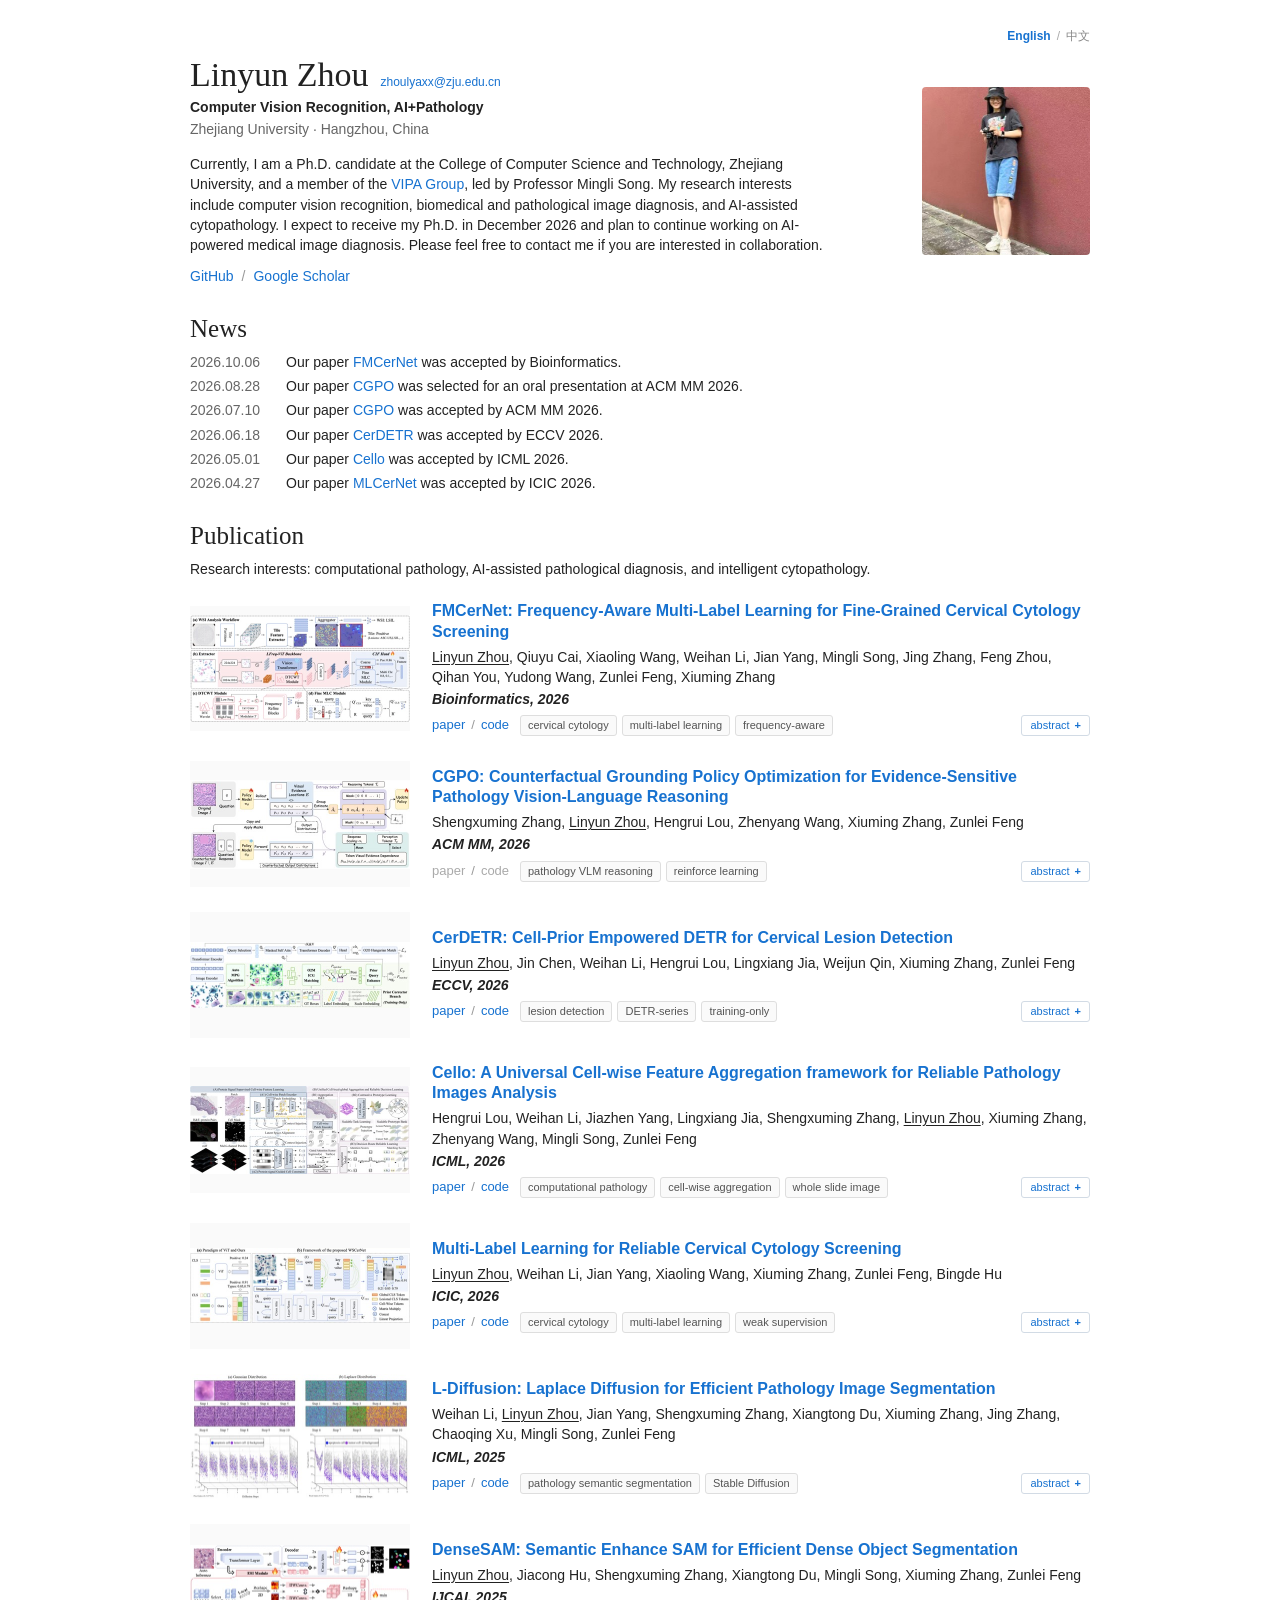
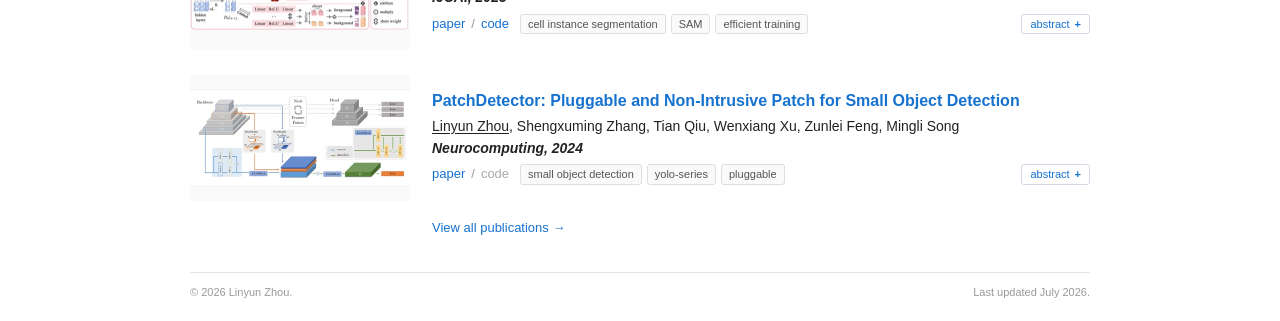
==== commit b3f85db2: "Deploy 26276f38b6ace0c0e9df8970639db7840096a4f3" ====
--- a/index.html
+++ b/index.html
@@ -1 +1 @@
-<!DOCTYPE html><html lang="en"><head><meta charSet="utf-8"/><meta name="viewport" content="width=device-width, initial-scale=1"/><link rel="preload" as="image" href="/avatar-thumbnail.jpg"/><link rel="preload" as="image" href="/projects/thumbnails/fmcernet.jpg"/><link rel="stylesheet" href="/_next/static/chunks/07cex6bpmpkcy.css" data-precedence="next"/><link rel="preload" as="script" fetchPriority="low" href="/_next/static/chunks/0ht900cau6_ur.js"/><script src="/_next/static/chunks/0r8nt2o8muejo.js" async=""></script><script src="/_next/static/chunks/07lhk_q6pmm3r.js" async=""></script><script src="/_next/static/chunks/turbopack-05c8c~j12fn14.js" async=""></script><script src="/_next/static/chunks/0dbhjjzl8qfwv.js" async=""></script><script src="/_next/static/chunks/0wnugrnuu8rv7.js" async=""></script><title>Linyun Zhou Homepage</title><meta name="description" content="Research portfolio of Linyun Zhou, focusing on object detection, image segmentation, and medical imaging."/><link rel="author" href="https://github.com/imAzhou"/><meta name="author" content="Linyun Zhou"/><meta property="og:title" content="Linyun Zhou Homepage"/><meta property="og:description" content="Selected research in object detection, segmentation, and medical imaging."/><meta property="og:type" content="website"/><meta name="twitter:card" content="summary"/><meta name="twitter:title" content="Linyun Zhou Homepage"/><meta name="twitter:description" content="Selected research in object detection, segmentation, and medical imaging."/><link rel="icon" href="/icon.svg?icon.00i9zz4xi~-e_.svg" sizes="any" type="image/svg+xml"/><script src="/_next/static/chunks/03~yq9q893hmn.js" noModule=""></script></head><body><div hidden=""><!--$--><!--/$--></div><main class="page-shell"><div class="language-switch" role="group" aria-label="Language"><button class="active" aria-pressed="true">English</button><span>/</span><button class="" aria-pressed="false">中文</button></div><header class="profile"><div class="profile-copy"><div class="name-line"><h1>Linyun Zhou</h1><a class="name-email" href="mailto:zhoulyaxx@zju.edu.cn">zhoulyaxx@zju.edu.cn</a></div><p class="role">Computer Vision Recognition, AI+Pathology</p><p class="affiliation">Zhejiang University · Hangzhou, China</p><p class="bio">Currently, I am a Ph.D. candidate at the College of Computer Science and Technology, Zhejiang University, and a member of the <a href="https://www.vipazoo.cn/" target="_blank" rel="noreferrer">VIPA Group</a>, led by Professor Mingli Song. My research interests include computer vision recognition, biomedical and pathological image diagnosis, and AI-assisted cytopathology. I expect to receive my Ph.D. in December 2026 and plan to continue working on AI-powered medical image diagnosis. Please feel free to contact me if you are interested in collaboration.</p><p class="profile-links"><a href="https://github.com/imAzhou" target="_blank" rel="noreferrer">GitHub</a><span>/</span><a href="https://scholar.google.com.sg/citations?hl=zh-CN&amp;user=ndx7BsIAAAAJ" target="_blank" rel="noreferrer">Google Scholar</a></p></div><button class="portrait" type="button" aria-label="View portrait"><img src="/avatar-thumbnail.jpg" alt="Portrait of Linyun Zhou" width="291" height="320"/></button></header><section class="news-section"><h2>News</h2><ul class="news-list"><li><time dateTime="2026-10-06">2026.10.06</time><span>Our paper <a href="#publication-7">FMCerNet</a> was accepted by Bioinformatics.</span></li><li><time dateTime="2026-08-28">2026.08.28</time><span>Our paper <a href="#publication-0">CGPO</a> was selected for an oral presentation at ACM MM 2026.</span></li><li><time dateTime="2026-07-10">2026.07.10</time><span>Our paper <a href="#publication-0">CGPO</a> was accepted by ACM MM 2026.</span></li><li><time dateTime="2026-06-18">2026.06.18</time><span>Our paper <a href="https://link.springer.com/chapter/10.1007/978-3-032-37592-6_2" target="_blank" rel="noreferrer">CerDETR</a> was accepted by ECCV 2026.</span></li><li><time dateTime="2026-05-01">2026.05.01</time><span>Our paper <a href="https://icml.cc/virtual/2026/poster/66532" target="_blank" rel="noreferrer">Cello</a> was accepted by ICML 2026.</span></li><li><time dateTime="2026-04-27">2026.04.27</time><span>Our paper <a href="https://link.springer.com/chapter/10.1007/978-981-92-3495-0_5" target="_blank" rel="noreferrer">MLCerNet</a> was accepted by ICIC 2026.</span></li></ul></section><section class="research-section"><h2>Publication</h2><p class="research-intro">Research interests: computational pathology, AI-assisted pathological diagnosis, and intelligent cytopathology.</p><div class="publication-list"><article class="publication" id="publication-7"><a class="publication-image" href="/projects/FMCerNet.png" target="_blank" aria-label="FMCerNet: Frequency-Aware Multi-Label Learning for Fine-Grained Cervical Cytology Screening full figure"><img src="/projects/thumbnails/fmcernet.jpg" alt="FMCerNet: Frequency-Aware Multi-Label Learning for Fine-Grained Cervical Cytology Screening framework" loading="eager" decoding="async"/></a><div class="publication-copy"><h3>FMCerNet: Frequency-Aware Multi-Label Learning for Fine-Grained Cervical Cytology Screening</h3><p class="authors"><span class="self-author">Linyun Zhou</span>, Qiuyu Cai, Xiaoling Wang, Weihan Li, Jian Yang, Mingli Song, Jing Zhang, Feng Zhou, Qihan You, Yudong Wang, Zunlei Feng, Xiuming Zhang</p><p class="venue">Bioinformatics, 2026</p><div class="publication-meta-row"><p class="publication-links"><span class="disabled-link" aria-disabled="true">paper</span><span>/</span><span class="disabled-link" aria-disabled="true">code</span></p><ul class="tag-list" aria-label="Research tags"><li>cervical cytology</li><li>multi-label learning</li><li>frequency-aware</li></ul><button class="abstract-toggle" type="button" aria-expanded="false" aria-controls="abstract-7">abstract<!-- --> <span aria-hidden="true">+</span></button></div></div></article><article class="publication" id="publication-0"><a class="publication-image" href="/projects/CGPO.png" target="_blank" aria-label="CGPO: Counterfactual Grounding Policy Optimization for Evidence-Sensitive Pathology Vision-Language Reasoning full figure"><img src="/projects/thumbnails/cgpo.jpg" alt="CGPO: Counterfactual Grounding Policy Optimization for Evidence-Sensitive Pathology Vision-Language Reasoning framework" loading="lazy" decoding="async"/></a><div class="publication-copy"><h3>CGPO: Counterfactual Grounding Policy Optimization for Evidence-Sensitive Pathology Vision-Language Reasoning</h3><p class="authors">Shengxuming Zhang, <span class="self-author">Linyun Zhou</span>, Hengrui Lou, Zhenyang Wang, Xiuming Zhang, Zunlei Feng</p><p class="venue">ACM MM, 2026</p><div class="publication-meta-row"><p class="publication-links"><span class="disabled-link" aria-disabled="true">paper</span><span>/</span><span class="disabled-link" aria-disabled="true">code</span></p><ul class="tag-list" aria-label="Research tags"><li>pathology VLM reasoning</li><li>reinforce learning</li></ul><button class="abstract-toggle" type="button" aria-expanded="false" aria-controls="abstract-0">abstract<!-- --> <span aria-hidden="true">+</span></button></div></div></article><article class="publication" id="publication-1"><a class="publication-image" href="/projects/cerdetr.png" target="_blank" aria-label="CerDETR: Cell-Prior Empowered DETR for Cervical Lesion Detection full figure"><img src="/projects/thumbnails/cerdetr.jpg" alt="CerDETR: Cell-Prior Empowered DETR for Cervical Lesion Detection framework" loading="lazy" decoding="async"/></a><div class="publication-copy"><h3><a href="https://link.springer.com/chapter/10.1007/978-3-032-37592-6_2" target="_blank" rel="noreferrer">CerDETR: Cell-Prior Empowered DETR for Cervical Lesion Detection</a></h3><p class="authors"><span class="self-author">Linyun Zhou</span>, Jin Chen, Weihan Li, Hengrui Lou, Lingxiang Jia, Weijun Qin, Xiuming Zhang, Zunlei Feng</p><p class="venue">ECCV, 2026</p><div class="publication-meta-row"><p class="publication-links"><a href="https://link.springer.com/chapter/10.1007/978-3-032-37592-6_2" target="_blank" rel="noreferrer">paper</a><span>/</span><a href="https://github.com/imAzhou/CerDETR" target="_blank" rel="noreferrer">code</a></p><ul class="tag-list" aria-label="Research tags"><li>lesion detection</li><li>DETR-series</li><li>training-only</li></ul><button class="abstract-toggle" type="button" aria-expanded="false" aria-controls="abstract-1">abstract<!-- --> <span aria-hidden="true">+</span></button></div></div></article><article class="publication" id="publication-3"><a class="publication-image" href="/projects/Cello.png" target="_blank" aria-label="Cello: A Universal Cell-wise Feature Aggregation framework for Reliable Pathology Images Analysis full figure"><img src="/projects/thumbnails/cello.jpg" alt="Cello: A Universal Cell-wise Feature Aggregation framework for Reliable Pathology Images Analysis framework" loading="lazy" decoding="async"/></a><div class="publication-copy"><h3><a href="https://icml.cc/virtual/2026/poster/66532" target="_blank" rel="noreferrer">Cello: A Universal Cell-wise Feature Aggregation framework for Reliable Pathology Images Analysis</a></h3><p class="authors">Hengrui Lou, Weihan Li, Jiazhen Yang, Lingxiang Jia, Shengxuming Zhang, <span class="self-author">Linyun Zhou</span>, Xiuming Zhang, Zhenyang Wang, Mingli Song, Zunlei Feng</p><p class="venue">ICML, 2026</p><div class="publication-meta-row"><p class="publication-links"><a href="https://icml.cc/virtual/2026/poster/66532" target="_blank" rel="noreferrer">paper</a><span>/</span><a href="https://anonymous.4open.science/r/Cello" target="_blank" rel="noreferrer">code</a></p><ul class="tag-list" aria-label="Research tags"><li>computational pathology</li><li>cell-wise aggregation</li><li>whole slide image</li></ul><button class="abstract-toggle" type="button" aria-expanded="false" aria-controls="abstract-3">abstract<!-- --> <span aria-hidden="true">+</span></button></div></div></article><article class="publication" id="publication-2"><a class="publication-image" href="/projects/MLCerNet.jpg" target="_blank" aria-label="Multi-Label Learning for Reliable Cervical Cytology Screening full figure"><img src="/projects/thumbnails/mlcernet.jpg" alt="Multi-Label Learning for Reliable Cervical Cytology Screening framework" loading="lazy" decoding="async"/></a><div class="publication-copy"><h3><a href="https://link.springer.com/chapter/10.1007/978-981-92-3495-0_5" target="_blank" rel="noreferrer">Multi-Label Learning for Reliable Cervical Cytology Screening</a></h3><p class="authors"><span class="self-author">Linyun Zhou</span>, Weihan Li, Jian Yang, Xiaoling Wang, Xiuming Zhang, Zunlei Feng, Bingde Hu</p><p class="venue">ICIC, 2026</p><div class="publication-meta-row"><p class="publication-links"><a href="https://link.springer.com/chapter/10.1007/978-981-92-3495-0_5" target="_blank" rel="noreferrer">paper</a><span>/</span><a href="https://github.com/imAzhou/MLCerNet" target="_blank" rel="noreferrer">code</a></p><ul class="tag-list" aria-label="Research tags"><li>cervical cytology</li><li>multi-label learning</li><li>weak supervision</li></ul><button class="abstract-toggle" type="button" aria-expanded="false" aria-controls="abstract-2">abstract<!-- --> <span aria-hidden="true">+</span></button></div></div></article><article class="publication" id="publication-4"><a class="publication-image" href="/projects/L-Diffusion.png" target="_blank" aria-label="L-Diffusion: Laplace Diffusion for Efficient Pathology Image Segmentation full figure"><img src="/projects/thumbnails/l-diffusion.jpg" alt="L-Diffusion: Laplace Diffusion for Efficient Pathology Image Segmentation framework" loading="lazy" decoding="async"/></a><div class="publication-copy"><h3><a href="https://proceedings.mlr.press/v267/li25ea.html" target="_blank" rel="noreferrer">L-Diffusion: Laplace Diffusion for Efficient Pathology Image Segmentation</a></h3><p class="authors">Weihan Li, <span class="self-author">Linyun Zhou</span>, Jian Yang, Shengxuming Zhang, Xiangtong Du, Xiuming Zhang, Jing Zhang, Chaoqing Xu, Mingli Song, Zunlei Feng</p><p class="venue">ICML, 2025</p><div class="publication-meta-row"><p class="publication-links"><a href="https://proceedings.mlr.press/v267/li25ea.html" target="_blank" rel="noreferrer">paper</a><span>/</span><a href="https://github.com/Lweihan/LDiffusion" target="_blank" rel="noreferrer">code</a></p><ul class="tag-list" aria-label="Research tags"><li>pathology semantic segmentation</li><li>Stable Diffusion</li></ul><button class="abstract-toggle" type="button" aria-expanded="false" aria-controls="abstract-4">abstract<!-- --> <span aria-hidden="true">+</span></button></div></div></article><article class="publication" id="publication-5"><a class="publication-image" href="/projects/densesam.png" target="_blank" aria-label="DenseSAM: Semantic Enhance SAM for Efficient Dense Object Segmentation full figure"><img src="/projects/thumbnails/densesam.jpg" alt="DenseSAM: Semantic Enhance SAM for Efficient Dense Object Segmentation framework" loading="lazy" decoding="async"/></a><div class="publication-copy"><h3><a href="https://www.ijcai.org/proceedings/2025/0889.pdf" target="_blank" rel="noreferrer">DenseSAM: Semantic Enhance SAM for Efficient Dense Object Segmentation</a></h3><p class="authors"><span class="self-author">Linyun Zhou</span>, Jiacong Hu, Shengxuming Zhang, Xiangtong Du, Mingli Song, Xiuming Zhang, Zunlei Feng</p><p class="venue">IJCAI, 2025</p><div class="publication-meta-row"><p class="publication-links"><a href="https://www.ijcai.org/proceedings/2025/0889.pdf" target="_blank" rel="noreferrer">paper</a><span>/</span><a href="https://github.com/imAzhou/DenseSAM" target="_blank" rel="noreferrer">code</a></p><ul class="tag-list" aria-label="Research tags"><li>cell instance segmentation</li><li>SAM</li><li>efficient training</li></ul><button class="abstract-toggle" type="button" aria-expanded="false" aria-controls="abstract-5">abstract<!-- --> <span aria-hidden="true">+</span></button></div></div></article><article class="publication" id="publication-6"><a class="publication-image" href="/projects/patchdetector.png" target="_blank" aria-label="PatchDetector: Pluggable and Non-Intrusive Patch for Small Object Detection full figure"><img src="/projects/thumbnails/patchdetector.jpg" alt="PatchDetector: Pluggable and Non-Intrusive Patch for Small Object Detection framework" loading="lazy" decoding="async"/></a><div class="publication-copy"><h3><a href="https://www.sciencedirect.com/science/article/pii/S0925231224004867" target="_blank" rel="noreferrer">PatchDetector: Pluggable and Non-Intrusive Patch for Small Object Detection</a></h3><p class="authors"><span class="self-author">Linyun Zhou</span>, Shengxuming Zhang, Tian Qiu, Wenxiang Xu, Zunlei Feng, Mingli Song</p><p class="venue">Neurocomputing, 2024</p><div class="publication-meta-row"><p class="publication-links"><a href="https://www.sciencedirect.com/science/article/pii/S0925231224004867" target="_blank" rel="noreferrer">paper</a><span>/</span><span class="disabled-link" aria-disabled="true">code</span></p><ul class="tag-list" aria-label="Research tags"><li>small object detection</li><li>yolo-series</li><li>pluggable</li></ul><button class="abstract-toggle" type="button" aria-expanded="false" aria-controls="abstract-6">abstract<!-- --> <span aria-hidden="true">+</span></button></div></div></article></div><p class="all-publications"><a href="https://scholar.google.com.sg/citations?hl=zh-CN&amp;user=ndx7BsIAAAAJ" target="_blank" rel="noreferrer">View all publications<!-- --> <span aria-hidden="true">→</span></a></p></section><footer><span>© <!-- -->2026<!-- --> Linyun Zhou.</span><span>Last updated July 2026.</span></footer></main><!--$--><!--/$--><script src="/_next/static/chunks/0ht900cau6_ur.js" id="_R_" async=""></script><script>(self.__next_f=self.__next_f||[]).push([0])</script><script>self.__next_f.push([1,"1:\"$Sreact.fragment\"\n2:I[39756,[\"/_next/static/chunks/0dbhjjzl8qfwv.js\"],\"default\"]\n3:I[37457,[\"/_next/static/chunks/0dbhjjzl8qfwv.js\"],\"default\"]\n4:I[47257,[\"/_next/static/chunks/0dbhjjzl8qfwv.js\"],\"ClientPageRoot\"]\n5:I[31713,[\"/_next/static/chunks/0dbhjjzl8qfwv.js\",\"/_next/static/chunks/0wnugrnuu8rv7.js\"],\"default\"]\n8:I[97367,[\"/_next/static/chunks/0dbhjjzl8qfwv.js\"],\"OutletBoundary\"]\n9:\"$Sreact.suspense\"\nb:I[97367,[\"/_next/static/chunks/0dbhjjzl8qfwv.js\"],\"ViewportBoundary\"]\nd:I[97367,[\"/_next/static/chunks/0dbhjjzl8qfwv.js\"],\"MetadataBoundary\"]\nf:I[68027,[\"/_next/static/chunks/0dbhjjzl8qfwv.js\"],\"default\",1]\n:HL[\"/_next/static/chunks/07cex6bpmpkcy.css\",\"style\"]\n"])</script><script>self.__next_f.push([1,"0:{\"P\":null,\"c\":[\"\",\"\"],\"q\":\"\",\"i\":false,\"f\":[[[\"\",{\"children\":[\"__PAGE__\",{}]},\"$undefined\",\"$undefined\",16],[[\"$\",\"$1\",\"c\",{\"children\":[[[\"$\",\"link\",\"0\",{\"rel\":\"stylesheet\",\"href\":\"/_next/static/chunks/07cex6bpmpkcy.css\",\"precedence\":\"next\",\"crossOrigin\":\"$undefined\",\"nonce\":\"$undefined\"}],[\"$\",\"script\",\"script-0\",{\"src\":\"/_next/static/chunks/0dbhjjzl8qfwv.js\",\"async\":true,\"nonce\":\"$undefined\"}]],[\"$\",\"html\",null,{\"lang\":\"en\",\"children\":[\"$\",\"body\",null,{\"children\":[\"$\",\"$L2\",null,{\"parallelRouterKey\":\"children\",\"error\":\"$undefined\",\"errorStyles\":\"$undefined\",\"errorScripts\":\"$undefined\",\"template\":[\"$\",\"$L3\",null,{}],\"templateStyles\":\"$undefined\",\"templateScripts\":\"$undefined\",\"notFound\":[[[\"$\",\"title\",null,{\"children\":\"404: This page could not be found.\"}],[\"$\",\"div\",null,{\"style\":{\"fontFamily\":\"system-ui,\\\"Segoe UI\\\",Roboto,Helvetica,Arial,sans-serif,\\\"Apple Color Emoji\\\",\\\"Segoe UI Emoji\\\"\",\"height\":\"100vh\",\"textAlign\":\"center\",\"display\":\"flex\",\"flexDirection\":\"column\",\"alignItems\":\"center\",\"justifyContent\":\"center\"},\"children\":[\"$\",\"div\",null,{\"children\":[[\"$\",\"style\",null,{\"dangerouslySetInnerHTML\":{\"__html\":\"body{color:#000;background:#fff;margin:0}.next-error-h1{border-right:1px solid rgba(0,0,0,.3)}@media (prefers-color-scheme:dark){body{color:#fff;background:#000}.next-error-h1{border-right:1px solid rgba(255,255,255,.3)}}\"}}],[\"$\",\"h1\",null,{\"className\":\"next-error-h1\",\"style\":{\"display\":\"inline-block\",\"margin\":\"0 20px 0 0\",\"padding\":\"0 23px 0 0\",\"fontSize\":24,\"fontWeight\":500,\"verticalAlign\":\"top\",\"lineHeight\":\"49px\"},\"children\":404}],[\"$\",\"div\",null,{\"style\":{\"display\":\"inline-block\"},\"children\":[\"$\",\"h2\",null,{\"style\":{\"fontSize\":14,\"fontWeight\":400,\"lineHeight\":\"49px\",\"margin\":0},\"children\":\"This page could not be found.\"}]}]]}]}]],[]],\"forbidden\":\"$undefined\",\"unauthorized\":\"$undefined\"}]}]}]]}],{\"children\":[[\"$\",\"$1\",\"c\",{\"children\":[[\"$\",\"$L4\",null,{\"Component\":\"$5\",\"serverProvidedParams\":{\"searchParams\":{},\"params\":{},\"promises\":[\"$@6\",\"$@7\"]}}],[[\"$\",\"script\",\"script-0\",{\"src\":\"/_next/static/chunks/0wnugrnuu8rv7.js\",\"async\":true,\"nonce\":\"$undefined\"}]],[\"$\",\"$L8\",null,{\"children\":[\"$\",\"$9\",null,{\"name\":\"Next.MetadataOutlet\",\"children\":\"$@a\"}]}]]}],{},null,false,null]},null,false,null],[\"$\",\"$1\",\"h\",{\"children\":[null,[\"$\",\"$Lb\",null,{\"children\":\"$Lc\"}],[\"$\",\"div\",null,{\"hidden\":true,\"children\":[\"$\",\"$Ld\",null,{\"children\":[\"$\",\"$9\",null,{\"name\":\"Next.Metadata\",\"children\":\"$Le\"}]}]}],null]}],false]],\"m\":\"$undefined\",\"G\":[\"$f\",[[\"$\",\"link\",\"0\",{\"rel\":\"stylesheet\",\"href\":\"/_next/static/chunks/07cex6bpmpkcy.css\",\"precedence\":\"next\",\"crossOrigin\":\"$undefined\",\"nonce\":\"$undefined\"}]]],\"S\":true,\"h\":null,\"s\":\"$undefined\",\"l\":\"$undefined\",\"p\":\"$undefined\",\"d\":\"$undefined\",\"b\":\"81icLBtd0EbHX0ycWAAts\"}\n"])</script><script>self.__next_f.push([1,"6:{}\n7:\"$0:f:0:1:1:children:0:props:children:0:props:serverProvidedParams:params\"\n"])</script><script>self.__next_f.push([1,"c:[[\"$\",\"meta\",\"0\",{\"charSet\":\"utf-8\"}],[\"$\",\"meta\",\"1\",{\"name\":\"viewport\",\"content\":\"width=device-width, initial-scale=1\"}]]\n"])</script><script>self.__next_f.push([1,"10:I[27201,[\"/_next/static/chunks/0dbhjjzl8qfwv.js\"],\"IconMark\"]\na:null\ne:[[\"$\",\"title\",\"0\",{\"children\":\"Linyun Zhou Homepage\"}],[\"$\",\"meta\",\"1\",{\"name\":\"description\",\"content\":\"Research portfolio of Linyun Zhou, focusing on object detection, image segmentation, and medical imaging.\"}],[\"$\",\"link\",\"2\",{\"rel\":\"author\",\"href\":\"https://github.com/imAzhou\"}],[\"$\",\"meta\",\"3\",{\"name\":\"author\",\"content\":\"Linyun Zhou\"}],[\"$\",\"meta\",\"4\",{\"property\":\"og:title\",\"content\":\"Linyun Zhou Homepage\"}],[\"$\",\"meta\",\"5\",{\"property\":\"og:description\",\"content\":\"Selected research in object detection, segmentation, and medical imaging.\"}],[\"$\",\"meta\",\"6\",{\"property\":\"og:type\",\"content\":\"website\"}],[\"$\",\"meta\",\"7\",{\"name\":\"twitter:card\",\"content\":\"summary\"}],[\"$\",\"meta\",\"8\",{\"name\":\"twitter:title\",\"content\":\"Linyun Zhou Homepage\"}],[\"$\",\"meta\",\"9\",{\"name\":\"twitter:description\",\"content\":\"Selected research in object detection, segmentation, and medical imaging.\"}],[\"$\",\"link\",\"10\",{\"rel\":\"icon\",\"href\":\"/icon.svg?icon.00i9zz4xi~-e_.svg\",\"sizes\":\"any\",\"type\":\"image/svg+xml\"}],[\"$\",\"$L10\",\"11\",{}]]\n"])</script></body></html>+<!DOCTYPE html><html lang="en"><head><meta charSet="utf-8"/><meta name="viewport" content="width=device-width, initial-scale=1"/><link rel="preload" as="image" href="/avatar-thumbnail.jpg"/><link rel="preload" as="image" href="/projects/thumbnails/fmcernet.jpg"/><link rel="stylesheet" href="/_next/static/chunks/07cex6bpmpkcy.css" data-precedence="next"/><link rel="preload" as="script" fetchPriority="low" href="/_next/static/chunks/0ht900cau6_ur.js"/><script src="/_next/static/chunks/0r8nt2o8muejo.js" async=""></script><script src="/_next/static/chunks/07lhk_q6pmm3r.js" async=""></script><script src="/_next/static/chunks/turbopack-05c8c~j12fn14.js" async=""></script><script src="/_next/static/chunks/0dbhjjzl8qfwv.js" async=""></script><script src="/_next/static/chunks/0oc1-01xigkw9.js" async=""></script><title>Linyun Zhou Homepage</title><meta name="description" content="Research portfolio of Linyun Zhou, focusing on object detection, image segmentation, and medical imaging."/><link rel="author" href="https://github.com/imAzhou"/><meta name="author" content="Linyun Zhou"/><meta property="og:title" content="Linyun Zhou Homepage"/><meta property="og:description" content="Selected research in object detection, segmentation, and medical imaging."/><meta property="og:type" content="website"/><meta name="twitter:card" content="summary"/><meta name="twitter:title" content="Linyun Zhou Homepage"/><meta name="twitter:description" content="Selected research in object detection, segmentation, and medical imaging."/><link rel="icon" href="/icon.svg?icon.00i9zz4xi~-e_.svg" sizes="any" type="image/svg+xml"/><script src="/_next/static/chunks/03~yq9q893hmn.js" noModule=""></script></head><body><div hidden=""><!--$--><!--/$--></div><main class="page-shell"><div class="language-switch" role="group" aria-label="Language"><button class="active" aria-pressed="true">English</button><span>/</span><button class="" aria-pressed="false">中文</button></div><header class="profile"><div class="profile-copy"><div class="name-line"><h1>Linyun Zhou</h1><a class="name-email" href="mailto:zhoulyaxx@zju.edu.cn">zhoulyaxx@zju.edu.cn</a></div><p class="role">Computer Vision Recognition, AI+Pathology</p><p class="affiliation">Zhejiang University · Hangzhou, China</p><p class="bio">Currently, I am a Ph.D. candidate at the College of Computer Science and Technology, Zhejiang University, and a member of the <a href="https://www.vipazoo.cn/" target="_blank" rel="noreferrer">VIPA Group</a>, led by Professor Mingli Song. My research interests include computer vision recognition, biomedical and pathological image diagnosis, and AI-assisted cytopathology. I expect to receive my Ph.D. in December 2026 and plan to continue working on AI-powered medical image diagnosis. Please feel free to contact me if you are interested in collaboration.</p><p class="profile-links"><a href="https://github.com/imAzhou" target="_blank" rel="noreferrer">GitHub</a><span>/</span><a href="https://scholar.google.com.sg/citations?hl=zh-CN&amp;user=ndx7BsIAAAAJ" target="_blank" rel="noreferrer">Google Scholar</a></p></div><button class="portrait" type="button" aria-label="View portrait"><img src="/avatar-thumbnail.jpg" alt="Portrait of Linyun Zhou" width="291" height="320"/></button></header><section class="news-section"><h2>News</h2><ul class="news-list"><li><time dateTime="2026-10-06">2026.10.06</time><span>Our paper <a href="#publication-7">FMCerNet</a> was accepted by Bioinformatics.</span></li><li><time dateTime="2026-08-28">2026.08.28</time><span>Our paper <a href="#publication-0">CGPO</a> was selected for an oral presentation at ACM MM 2026.</span></li><li><time dateTime="2026-07-10">2026.07.10</time><span>Our paper <a href="#publication-0">CGPO</a> was accepted by ACM MM 2026.</span></li><li><time dateTime="2026-06-18">2026.06.18</time><span>Our paper <a href="https://link.springer.com/chapter/10.1007/978-3-032-37592-6_2" target="_blank" rel="noreferrer">CerDETR</a> was accepted by ECCV 2026.</span></li><li><time dateTime="2026-05-01">2026.05.01</time><span>Our paper <a href="https://icml.cc/virtual/2026/poster/66532" target="_blank" rel="noreferrer">Cello</a> was accepted by ICML 2026.</span></li><li><time dateTime="2026-04-27">2026.04.27</time><span>Our paper <a href="https://link.springer.com/chapter/10.1007/978-981-92-3495-0_5" target="_blank" rel="noreferrer">MLCerNet</a> was accepted by ICIC 2026.</span></li></ul></section><section class="research-section"><h2>Publication</h2><p class="research-intro">Research interests: computational pathology, AI-assisted pathological diagnosis, and intelligent cytopathology.</p><div class="publication-list"><article class="publication" id="publication-7"><a class="publication-image" href="/projects/FMCerNet.png" target="_blank" aria-label="FMCerNet: Frequency-Aware Multi-Label Learning for Fine-Grained Cervical Cytology Screening full figure"><img src="/projects/thumbnails/fmcernet.jpg" alt="FMCerNet: Frequency-Aware Multi-Label Learning for Fine-Grained Cervical Cytology Screening framework" loading="eager" decoding="async"/></a><div class="publication-copy"><h3><a href="https://academic.oup.com/bioinformatics/article/42/10/btag759/8943329?login=false" target="_blank" rel="noreferrer">FMCerNet: Frequency-Aware Multi-Label Learning for Fine-Grained Cervical Cytology Screening</a></h3><p class="authors"><span class="self-author">Linyun Zhou</span>, Qiuyu Cai, Xiaoling Wang, Weihan Li, Jian Yang, Mingli Song, Jing Zhang, Feng Zhou, Qihan You, Yudong Wang, Zunlei Feng, Xiuming Zhang</p><p class="venue">Bioinformatics, 2026</p><div class="publication-meta-row"><p class="publication-links"><a href="https://academic.oup.com/bioinformatics/article/42/10/btag759/8943329?login=false" target="_blank" rel="noreferrer">paper</a><span>/</span><a href="https://github.com/imAzhou/FMCerNet" target="_blank" rel="noreferrer">code</a></p><ul class="tag-list" aria-label="Research tags"><li>cervical cytology</li><li>multi-label learning</li><li>frequency-aware</li></ul><button class="abstract-toggle" type="button" aria-expanded="false" aria-controls="abstract-7">abstract<!-- --> <span aria-hidden="true">+</span></button></div></div></article><article class="publication" id="publication-0"><a class="publication-image" href="/projects/CGPO.png" target="_blank" aria-label="CGPO: Counterfactual Grounding Policy Optimization for Evidence-Sensitive Pathology Vision-Language Reasoning full figure"><img src="/projects/thumbnails/cgpo.jpg" alt="CGPO: Counterfactual Grounding Policy Optimization for Evidence-Sensitive Pathology Vision-Language Reasoning framework" loading="lazy" decoding="async"/></a><div class="publication-copy"><h3>CGPO: Counterfactual Grounding Policy Optimization for Evidence-Sensitive Pathology Vision-Language Reasoning</h3><p class="authors">Shengxuming Zhang, <span class="self-author">Linyun Zhou</span>, Hengrui Lou, Zhenyang Wang, Xiuming Zhang, Zunlei Feng</p><p class="venue">ACM MM, 2026</p><div class="publication-meta-row"><p class="publication-links"><span class="disabled-link" aria-disabled="true">paper</span><span>/</span><span class="disabled-link" aria-disabled="true">code</span></p><ul class="tag-list" aria-label="Research tags"><li>pathology VLM reasoning</li><li>reinforce learning</li></ul><button class="abstract-toggle" type="button" aria-expanded="false" aria-controls="abstract-0">abstract<!-- --> <span aria-hidden="true">+</span></button></div></div></article><article class="publication" id="publication-1"><a class="publication-image" href="/projects/cerdetr.png" target="_blank" aria-label="CerDETR: Cell-Prior Empowered DETR for Cervical Lesion Detection full figure"><img src="/projects/thumbnails/cerdetr.jpg" alt="CerDETR: Cell-Prior Empowered DETR for Cervical Lesion Detection framework" loading="lazy" decoding="async"/></a><div class="publication-copy"><h3><a href="https://link.springer.com/chapter/10.1007/978-3-032-37592-6_2" target="_blank" rel="noreferrer">CerDETR: Cell-Prior Empowered DETR for Cervical Lesion Detection</a></h3><p class="authors"><span class="self-author">Linyun Zhou</span>, Jin Chen, Weihan Li, Hengrui Lou, Lingxiang Jia, Weijun Qin, Xiuming Zhang, Zunlei Feng</p><p class="venue">ECCV, 2026</p><div class="publication-meta-row"><p class="publication-links"><a href="https://link.springer.com/chapter/10.1007/978-3-032-37592-6_2" target="_blank" rel="noreferrer">paper</a><span>/</span><a href="https://github.com/imAzhou/CerDETR" target="_blank" rel="noreferrer">code</a></p><ul class="tag-list" aria-label="Research tags"><li>lesion detection</li><li>DETR-series</li><li>training-only</li></ul><button class="abstract-toggle" type="button" aria-expanded="false" aria-controls="abstract-1">abstract<!-- --> <span aria-hidden="true">+</span></button></div></div></article><article class="publication" id="publication-3"><a class="publication-image" href="/projects/Cello.png" target="_blank" aria-label="Cello: A Universal Cell-wise Feature Aggregation framework for Reliable Pathology Images Analysis full figure"><img src="/projects/thumbnails/cello.jpg" alt="Cello: A Universal Cell-wise Feature Aggregation framework for Reliable Pathology Images Analysis framework" loading="lazy" decoding="async"/></a><div class="publication-copy"><h3><a href="https://icml.cc/virtual/2026/poster/66532" target="_blank" rel="noreferrer">Cello: A Universal Cell-wise Feature Aggregation framework for Reliable Pathology Images Analysis</a></h3><p class="authors">Hengrui Lou, Weihan Li, Jiazhen Yang, Lingxiang Jia, Shengxuming Zhang, <span class="self-author">Linyun Zhou</span>, Xiuming Zhang, Zhenyang Wang, Mingli Song, Zunlei Feng</p><p class="venue">ICML, 2026</p><div class="publication-meta-row"><p class="publication-links"><a href="https://icml.cc/virtual/2026/poster/66532" target="_blank" rel="noreferrer">paper</a><span>/</span><a href="https://anonymous.4open.science/r/Cello" target="_blank" rel="noreferrer">code</a></p><ul class="tag-list" aria-label="Research tags"><li>computational pathology</li><li>cell-wise aggregation</li><li>whole slide image</li></ul><button class="abstract-toggle" type="button" aria-expanded="false" aria-controls="abstract-3">abstract<!-- --> <span aria-hidden="true">+</span></button></div></div></article><article class="publication" id="publication-2"><a class="publication-image" href="/projects/MLCerNet.jpg" target="_blank" aria-label="Multi-Label Learning for Reliable Cervical Cytology Screening full figure"><img src="/projects/thumbnails/mlcernet.jpg" alt="Multi-Label Learning for Reliable Cervical Cytology Screening framework" loading="lazy" decoding="async"/></a><div class="publication-copy"><h3><a href="https://link.springer.com/chapter/10.1007/978-981-92-3495-0_5" target="_blank" rel="noreferrer">Multi-Label Learning for Reliable Cervical Cytology Screening</a></h3><p class="authors"><span class="self-author">Linyun Zhou</span>, Weihan Li, Jian Yang, Xiaoling Wang, Xiuming Zhang, Zunlei Feng, Bingde Hu</p><p class="venue">ICIC, 2026</p><div class="publication-meta-row"><p class="publication-links"><a href="https://link.springer.com/chapter/10.1007/978-981-92-3495-0_5" target="_blank" rel="noreferrer">paper</a><span>/</span><a href="https://github.com/imAzhou/MLCerNet" target="_blank" rel="noreferrer">code</a></p><ul class="tag-list" aria-label="Research tags"><li>cervical cytology</li><li>multi-label learning</li><li>weak supervision</li></ul><button class="abstract-toggle" type="button" aria-expanded="false" aria-controls="abstract-2">abstract<!-- --> <span aria-hidden="true">+</span></button></div></div></article><article class="publication" id="publication-4"><a class="publication-image" href="/projects/L-Diffusion.png" target="_blank" aria-label="L-Diffusion: Laplace Diffusion for Efficient Pathology Image Segmentation full figure"><img src="/projects/thumbnails/l-diffusion.jpg" alt="L-Diffusion: Laplace Diffusion for Efficient Pathology Image Segmentation framework" loading="lazy" decoding="async"/></a><div class="publication-copy"><h3><a href="https://proceedings.mlr.press/v267/li25ea.html" target="_blank" rel="noreferrer">L-Diffusion: Laplace Diffusion for Efficient Pathology Image Segmentation</a></h3><p class="authors">Weihan Li, <span class="self-author">Linyun Zhou</span>, Jian Yang, Shengxuming Zhang, Xiangtong Du, Xiuming Zhang, Jing Zhang, Chaoqing Xu, Mingli Song, Zunlei Feng</p><p class="venue">ICML, 2025</p><div class="publication-meta-row"><p class="publication-links"><a href="https://proceedings.mlr.press/v267/li25ea.html" target="_blank" rel="noreferrer">paper</a><span>/</span><a href="https://github.com/Lweihan/LDiffusion" target="_blank" rel="noreferrer">code</a></p><ul class="tag-list" aria-label="Research tags"><li>pathology semantic segmentation</li><li>Stable Diffusion</li></ul><button class="abstract-toggle" type="button" aria-expanded="false" aria-controls="abstract-4">abstract<!-- --> <span aria-hidden="true">+</span></button></div></div></article><article class="publication" id="publication-5"><a class="publication-image" href="/projects/densesam.png" target="_blank" aria-label="DenseSAM: Semantic Enhance SAM for Efficient Dense Object Segmentation full figure"><img src="/projects/thumbnails/densesam.jpg" alt="DenseSAM: Semantic Enhance SAM for Efficient Dense Object Segmentation framework" loading="lazy" decoding="async"/></a><div class="publication-copy"><h3><a href="https://www.ijcai.org/proceedings/2025/0889.pdf" target="_blank" rel="noreferrer">DenseSAM: Semantic Enhance SAM for Efficient Dense Object Segmentation</a></h3><p class="authors"><span class="self-author">Linyun Zhou</span>, Jiacong Hu, Shengxuming Zhang, Xiangtong Du, Mingli Song, Xiuming Zhang, Zunlei Feng</p><p class="venue">IJCAI, 2025</p><div class="publication-meta-row"><p class="publication-links"><a href="https://www.ijcai.org/proceedings/2025/0889.pdf" target="_blank" rel="noreferrer">paper</a><span>/</span><a href="https://github.com/imAzhou/DenseSAM" target="_blank" rel="noreferrer">code</a></p><ul class="tag-list" aria-label="Research tags"><li>cell instance segmentation</li><li>SAM</li><li>efficient training</li></ul><button class="abstract-toggle" type="button" aria-expanded="false" aria-controls="abstract-5">abstract<!-- --> <span aria-hidden="true">+</span></button></div></div></article><article class="publication" id="publication-6"><a class="publication-image" href="/projects/patchdetector.png" target="_blank" aria-label="PatchDetector: Pluggable and Non-Intrusive Patch for Small Object Detection full figure"><img src="/projects/thumbnails/patchdetector.jpg" alt="PatchDetector: Pluggable and Non-Intrusive Patch for Small Object Detection framework" loading="lazy" decoding="async"/></a><div class="publication-copy"><h3><a href="https://www.sciencedirect.com/science/article/pii/S0925231224004867" target="_blank" rel="noreferrer">PatchDetector: Pluggable and Non-Intrusive Patch for Small Object Detection</a></h3><p class="authors"><span class="self-author">Linyun Zhou</span>, Shengxuming Zhang, Tian Qiu, Wenxiang Xu, Zunlei Feng, Mingli Song</p><p class="venue">Neurocomputing, 2024</p><div class="publication-meta-row"><p class="publication-links"><a href="https://www.sciencedirect.com/science/article/pii/S0925231224004867" target="_blank" rel="noreferrer">paper</a><span>/</span><span class="disabled-link" aria-disabled="true">code</span></p><ul class="tag-list" aria-label="Research tags"><li>small object detection</li><li>yolo-series</li><li>pluggable</li></ul><button class="abstract-toggle" type="button" aria-expanded="false" aria-controls="abstract-6">abstract<!-- --> <span aria-hidden="true">+</span></button></div></div></article></div><p class="all-publications"><a href="https://scholar.google.com.sg/citations?hl=zh-CN&amp;user=ndx7BsIAAAAJ" target="_blank" rel="noreferrer">View all publications<!-- --> <span aria-hidden="true">→</span></a></p></section><footer><span>© <!-- -->2026<!-- --> Linyun Zhou.</span><span>Last updated July 2026.</span></footer></main><!--$--><!--/$--><script src="/_next/static/chunks/0ht900cau6_ur.js" id="_R_" async=""></script><script>(self.__next_f=self.__next_f||[]).push([0])</script><script>self.__next_f.push([1,"1:\"$Sreact.fragment\"\n2:I[39756,[\"/_next/static/chunks/0dbhjjzl8qfwv.js\"],\"default\"]\n3:I[37457,[\"/_next/static/chunks/0dbhjjzl8qfwv.js\"],\"default\"]\n4:I[47257,[\"/_next/static/chunks/0dbhjjzl8qfwv.js\"],\"ClientPageRoot\"]\n5:I[31713,[\"/_next/static/chunks/0dbhjjzl8qfwv.js\",\"/_next/static/chunks/0oc1-01xigkw9.js\"],\"default\"]\n8:I[97367,[\"/_next/static/chunks/0dbhjjzl8qfwv.js\"],\"OutletBoundary\"]\n9:\"$Sreact.suspense\"\nb:I[97367,[\"/_next/static/chunks/0dbhjjzl8qfwv.js\"],\"ViewportBoundary\"]\nd:I[97367,[\"/_next/static/chunks/0dbhjjzl8qfwv.js\"],\"MetadataBoundary\"]\nf:I[68027,[\"/_next/static/chunks/0dbhjjzl8qfwv.js\"],\"default\",1]\n:HL[\"/_next/static/chunks/07cex6bpmpkcy.css\",\"style\"]\n"])</script><script>self.__next_f.push([1,"0:{\"P\":null,\"c\":[\"\",\"\"],\"q\":\"\",\"i\":false,\"f\":[[[\"\",{\"children\":[\"__PAGE__\",{}]},\"$undefined\",\"$undefined\",16],[[\"$\",\"$1\",\"c\",{\"children\":[[[\"$\",\"link\",\"0\",{\"rel\":\"stylesheet\",\"href\":\"/_next/static/chunks/07cex6bpmpkcy.css\",\"precedence\":\"next\",\"crossOrigin\":\"$undefined\",\"nonce\":\"$undefined\"}],[\"$\",\"script\",\"script-0\",{\"src\":\"/_next/static/chunks/0dbhjjzl8qfwv.js\",\"async\":true,\"nonce\":\"$undefined\"}]],[\"$\",\"html\",null,{\"lang\":\"en\",\"children\":[\"$\",\"body\",null,{\"children\":[\"$\",\"$L2\",null,{\"parallelRouterKey\":\"children\",\"error\":\"$undefined\",\"errorStyles\":\"$undefined\",\"errorScripts\":\"$undefined\",\"template\":[\"$\",\"$L3\",null,{}],\"templateStyles\":\"$undefined\",\"templateScripts\":\"$undefined\",\"notFound\":[[[\"$\",\"title\",null,{\"children\":\"404: This page could not be found.\"}],[\"$\",\"div\",null,{\"style\":{\"fontFamily\":\"system-ui,\\\"Segoe UI\\\",Roboto,Helvetica,Arial,sans-serif,\\\"Apple Color Emoji\\\",\\\"Segoe UI Emoji\\\"\",\"height\":\"100vh\",\"textAlign\":\"center\",\"display\":\"flex\",\"flexDirection\":\"column\",\"alignItems\":\"center\",\"justifyContent\":\"center\"},\"children\":[\"$\",\"div\",null,{\"children\":[[\"$\",\"style\",null,{\"dangerouslySetInnerHTML\":{\"__html\":\"body{color:#000;background:#fff;margin:0}.next-error-h1{border-right:1px solid rgba(0,0,0,.3)}@media (prefers-color-scheme:dark){body{color:#fff;background:#000}.next-error-h1{border-right:1px solid rgba(255,255,255,.3)}}\"}}],[\"$\",\"h1\",null,{\"className\":\"next-error-h1\",\"style\":{\"display\":\"inline-block\",\"margin\":\"0 20px 0 0\",\"padding\":\"0 23px 0 0\",\"fontSize\":24,\"fontWeight\":500,\"verticalAlign\":\"top\",\"lineHeight\":\"49px\"},\"children\":404}],[\"$\",\"div\",null,{\"style\":{\"display\":\"inline-block\"},\"children\":[\"$\",\"h2\",null,{\"style\":{\"fontSize\":14,\"fontWeight\":400,\"lineHeight\":\"49px\",\"margin\":0},\"children\":\"This page could not be found.\"}]}]]}]}]],[]],\"forbidden\":\"$undefined\",\"unauthorized\":\"$undefined\"}]}]}]]}],{\"children\":[[\"$\",\"$1\",\"c\",{\"children\":[[\"$\",\"$L4\",null,{\"Component\":\"$5\",\"serverProvidedParams\":{\"searchParams\":{},\"params\":{},\"promises\":[\"$@6\",\"$@7\"]}}],[[\"$\",\"script\",\"script-0\",{\"src\":\"/_next/static/chunks/0oc1-01xigkw9.js\",\"async\":true,\"nonce\":\"$undefined\"}]],[\"$\",\"$L8\",null,{\"children\":[\"$\",\"$9\",null,{\"name\":\"Next.MetadataOutlet\",\"children\":\"$@a\"}]}]]}],{},null,false,null]},null,false,null],[\"$\",\"$1\",\"h\",{\"children\":[null,[\"$\",\"$Lb\",null,{\"children\":\"$Lc\"}],[\"$\",\"div\",null,{\"hidden\":true,\"children\":[\"$\",\"$Ld\",null,{\"children\":[\"$\",\"$9\",null,{\"name\":\"Next.Metadata\",\"children\":\"$Le\"}]}]}],null]}],false]],\"m\":\"$undefined\",\"G\":[\"$f\",[[\"$\",\"link\",\"0\",{\"rel\":\"stylesheet\",\"href\":\"/_next/static/chunks/07cex6bpmpkcy.css\",\"precedence\":\"next\",\"crossOrigin\":\"$undefined\",\"nonce\":\"$undefined\"}]]],\"S\":true,\"h\":null,\"s\":\"$undefined\",\"l\":\"$undefined\",\"p\":\"$undefined\",\"d\":\"$undefined\",\"b\":\"uVwEsGUFRrA0Fw1uPtj_C\"}\n"])</script><script>self.__next_f.push([1,"6:{}\n7:\"$0:f:0:1:1:children:0:props:children:0:props:serverProvidedParams:params\"\n"])</script><script>self.__next_f.push([1,"c:[[\"$\",\"meta\",\"0\",{\"charSet\":\"utf-8\"}],[\"$\",\"meta\",\"1\",{\"name\":\"viewport\",\"content\":\"width=device-width, initial-scale=1\"}]]\n"])</script><script>self.__next_f.push([1,"10:I[27201,[\"/_next/static/chunks/0dbhjjzl8qfwv.js\"],\"IconMark\"]\na:null\ne:[[\"$\",\"title\",\"0\",{\"children\":\"Linyun Zhou Homepage\"}],[\"$\",\"meta\",\"1\",{\"name\":\"description\",\"content\":\"Research portfolio of Linyun Zhou, focusing on object detection, image segmentation, and medical imaging.\"}],[\"$\",\"link\",\"2\",{\"rel\":\"author\",\"href\":\"https://github.com/imAzhou\"}],[\"$\",\"meta\",\"3\",{\"name\":\"author\",\"content\":\"Linyun Zhou\"}],[\"$\",\"meta\",\"4\",{\"property\":\"og:title\",\"content\":\"Linyun Zhou Homepage\"}],[\"$\",\"meta\",\"5\",{\"property\":\"og:description\",\"content\":\"Selected research in object detection, segmentation, and medical imaging.\"}],[\"$\",\"meta\",\"6\",{\"property\":\"og:type\",\"content\":\"website\"}],[\"$\",\"meta\",\"7\",{\"name\":\"twitter:card\",\"content\":\"summary\"}],[\"$\",\"meta\",\"8\",{\"name\":\"twitter:title\",\"content\":\"Linyun Zhou Homepage\"}],[\"$\",\"meta\",\"9\",{\"name\":\"twitter:description\",\"content\":\"Selected research in object detection, segmentation, and medical imaging.\"}],[\"$\",\"link\",\"10\",{\"rel\":\"icon\",\"href\":\"/icon.svg?icon.00i9zz4xi~-e_.svg\",\"sizes\":\"any\",\"type\":\"image/svg+xml\"}],[\"$\",\"$L10\",\"11\",{}]]\n"])</script></body></html>
